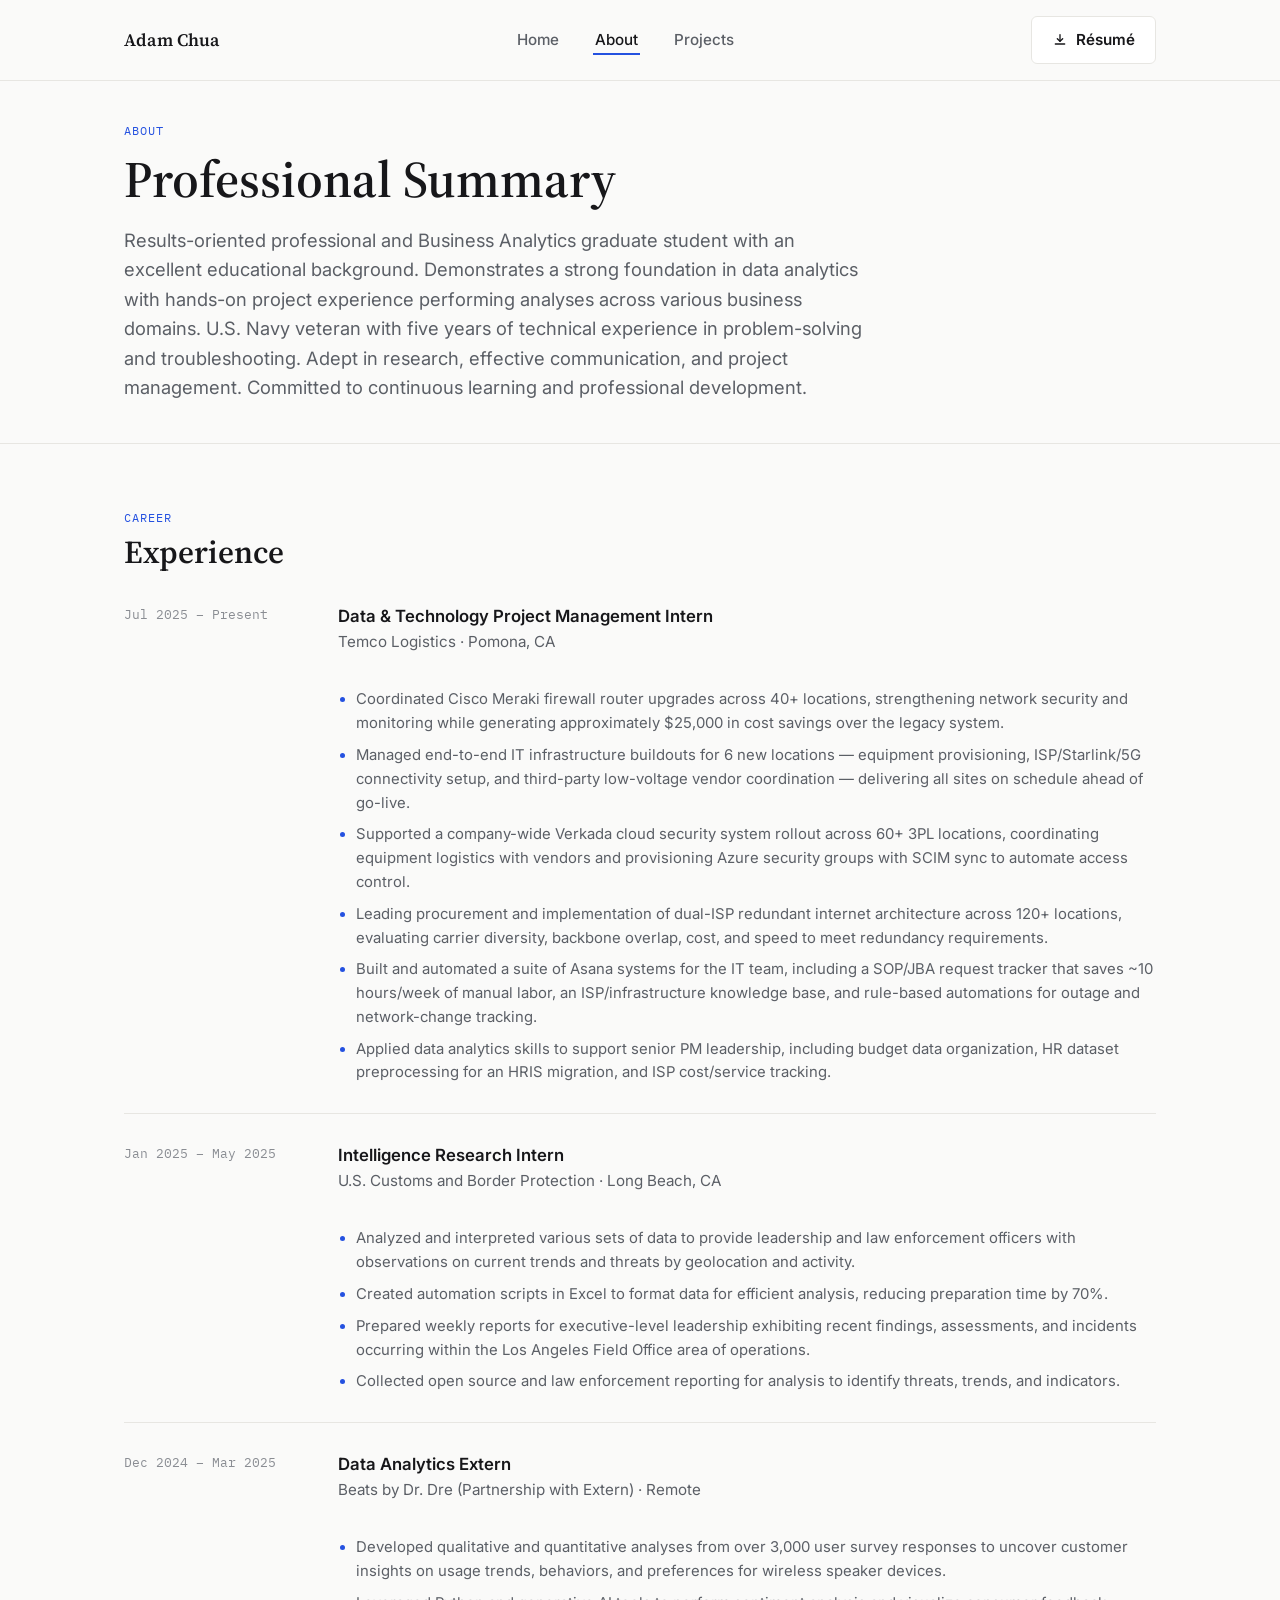
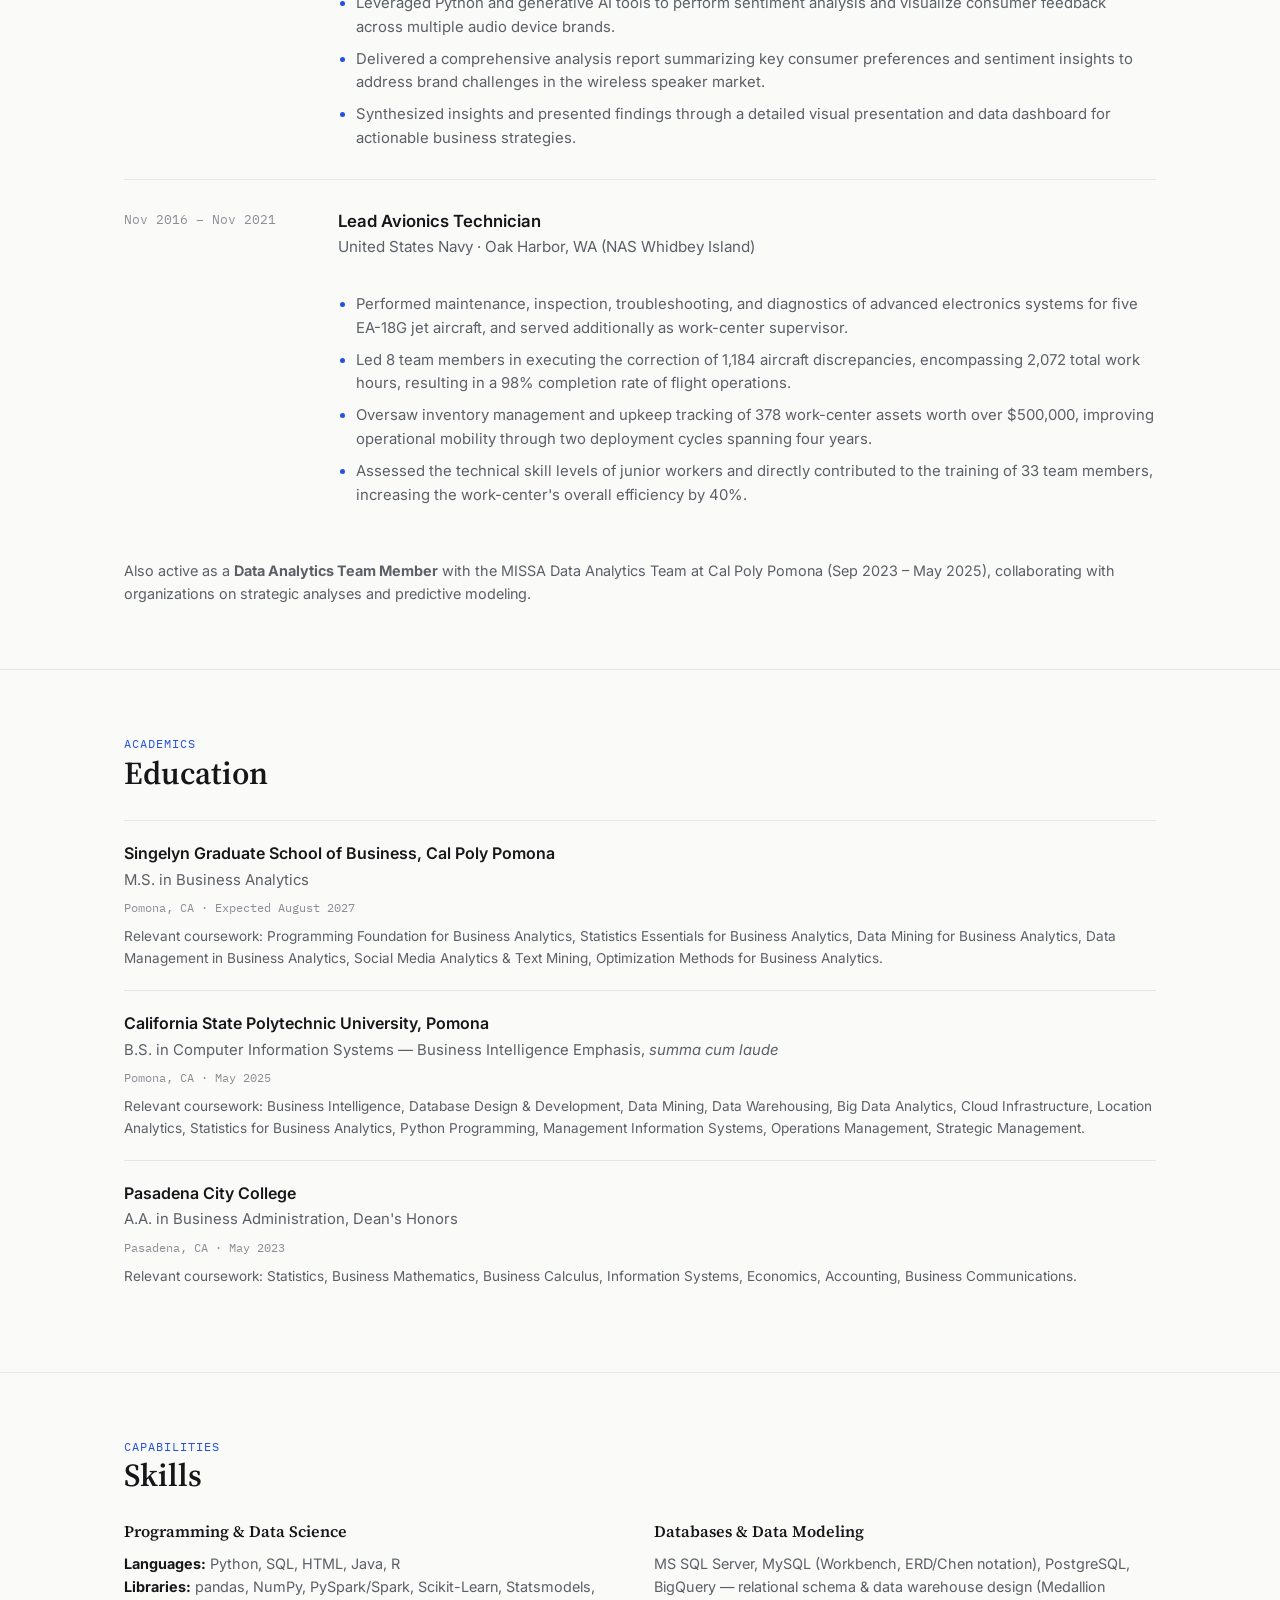
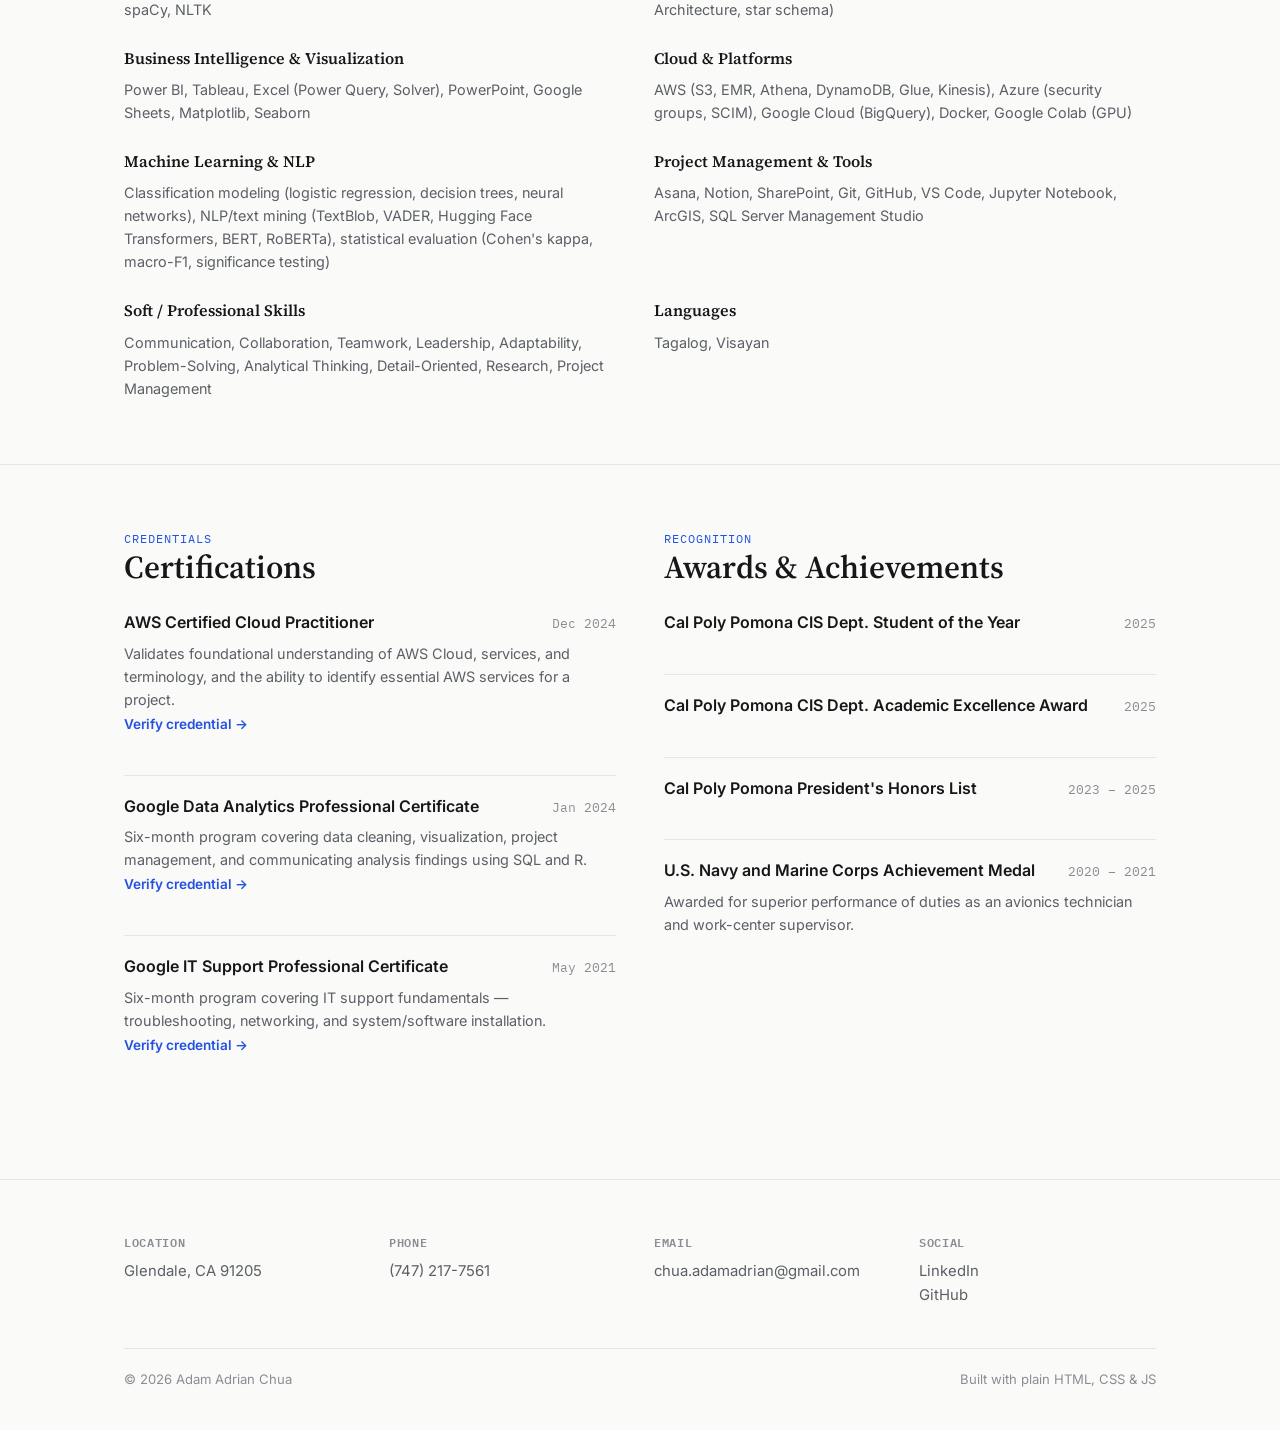
==== about.html @ b7b304c6 "Rebuild portfolio with new design and content Replace the unmodified HTML5UP "Massively" template wi" ====
<!DOCTYPE html>
<html lang="en">
<head>
	<meta charset="utf-8" />
	<title>About — Adam Chua</title>
	<meta name="viewport" content="width=device-width, initial-scale=1" />
	<meta name="description" content="Adam Chua's professional summary, experience, education, skills, certifications, and awards." />
	<link rel="icon" href="data:image/svg+xml,%3Csvg xmlns='http://www.w3.org/2000/svg' viewBox='0 0 100 100'%3E%3Crect width='100' height='100' rx='20' fill='%232451e0'/%3E%3Ctext x='50' y='67' font-size='44' font-family='sans-serif' fill='white' text-anchor='middle'%3EAC%3C/text%3E%3C/svg%3E" />
	<link rel="preconnect" href="https://fonts.googleapis.com" />
	<link rel="preconnect" href="https://fonts.gstatic.com" crossorigin />
	<link href="https://fonts.googleapis.com/css2?family=Source+Serif+4:wght@500;600;700&family=Inter:wght@400;500;600;700&family=IBM+Plex+Mono:wght@500&display=swap" rel="stylesheet" />
	<link rel="stylesheet" href="assets/css/style.css" />
</head>
<body>

	<header class="site-header">
		<nav class="nav">
			<a href="index.html" class="nav-brand">Adam Chua</a>
			<ul class="nav-links" id="nav-links">
				<li><a href="index.html">Home</a></li>
				<li><a href="about.html" aria-current="page">About</a></li>
				<li><a href="projects.html">Projects</a></li>
			</ul>
			<div class="nav-cta">
				<a href="assets/resume/Adam-Chua-Resume.pdf" class="btn btn-secondary" download>
					<svg viewBox="0 0 24 24" fill="none" stroke="currentColor" stroke-width="2" stroke-linecap="round" stroke-linejoin="round"><path d="M12 4v10"/><path d="M8 10l4 4 4-4"/><path d="M5 18h14"/></svg>
					Résumé
				</a>
				<button class="nav-toggle" aria-label="Toggle menu" aria-expanded="false" aria-controls="nav-links">
					<svg viewBox="0 0 24 24" fill="none" stroke="currentColor" stroke-width="2" stroke-linecap="round"><line x1="4" y1="7" x2="20" y2="7"/><line x1="4" y1="12" x2="20" y2="12"/><line x1="4" y1="17" x2="20" y2="17"/></svg>
				</button>
			</div>
		</nav>
	</header>

	<main>
		<section class="section--tight">
			<div class="container">
				<span class="eyebrow">About</span>
				<h1 style="margin-top:8px;">Professional Summary</h1>
				<p class="lede" style="margin-top:16px;">
					Results-oriented professional and Business Analytics graduate student with an excellent educational
					background. Demonstrates a strong foundation in data analytics with hands-on project experience
					performing analyses across various business domains. U.S. Navy veteran with five years of technical
					experience in problem-solving and troubleshooting. Adept in research, effective communication, and
					project management. Committed to continuous learning and professional development.
				</p>
			</div>
		</section>

		<hr class="divider" />

		<section class="section">
			<div class="container">
				<div class="section-head">
					<div>
						<span class="eyebrow">Career</span>
						<h2>Experience</h2>
					</div>
				</div>

				<div class="timeline">
					<div class="timeline-item">
						<div class="timeline-head">
							<div class="timeline-role-wrap">
								<div class="timeline-role">Data &amp; Technology Project Management Intern</div>
								<div class="timeline-org">Temco Logistics · Pomona, CA</div>
							</div>
							<div class="timeline-date">Jul 2025 – Present</div>
						</div>
						<ul>
							<li>Coordinated Cisco Meraki firewall router upgrades across 40+ locations, strengthening network security and monitoring while generating approximately $25,000 in cost savings over the legacy system.</li>
							<li>Managed end-to-end IT infrastructure buildouts for 6 new locations — equipment provisioning, ISP/Starlink/5G connectivity setup, and third-party low-voltage vendor coordination — delivering all sites on schedule ahead of go-live.</li>
							<li>Supported a company-wide Verkada cloud security system rollout across 60+ 3PL locations, coordinating equipment logistics with vendors and provisioning Azure security groups with SCIM sync to automate access control.</li>
							<li>Leading procurement and implementation of dual-ISP redundant internet architecture across 120+ locations, evaluating carrier diversity, backbone overlap, cost, and speed to meet redundancy requirements.</li>
							<li>Built and automated a suite of Asana systems for the IT team, including a SOP/JBA request tracker that saves ~10 hours/week of manual labor, an ISP/infrastructure knowledge base, and rule-based automations for outage and network-change tracking.</li>
							<li>Applied data analytics skills to support senior PM leadership, including budget data organization, HR dataset preprocessing for an HRIS migration, and ISP cost/service tracking.</li>
						</ul>
					</div>

					<div class="timeline-item">
						<div class="timeline-head">
							<div class="timeline-role-wrap">
								<div class="timeline-role">Intelligence Research Intern</div>
								<div class="timeline-org">U.S. Customs and Border Protection · Long Beach, CA</div>
							</div>
							<div class="timeline-date">Jan 2025 – May 2025</div>
						</div>
						<ul>
							<li>Analyzed and interpreted various sets of data to provide leadership and law enforcement officers with observations on current trends and threats by geolocation and activity.</li>
							<li>Created automation scripts in Excel to format data for efficient analysis, reducing preparation time by 70%.</li>
							<li>Prepared weekly reports for executive-level leadership exhibiting recent findings, assessments, and incidents occurring within the Los Angeles Field Office area of operations.</li>
							<li>Collected open source and law enforcement reporting for analysis to identify threats, trends, and indicators.</li>
						</ul>
					</div>

					<div class="timeline-item">
						<div class="timeline-head">
							<div class="timeline-role-wrap">
								<div class="timeline-role">Data Analytics Extern</div>
								<div class="timeline-org">Beats by Dr. Dre (Partnership with Extern) · Remote</div>
							</div>
							<div class="timeline-date">Dec 2024 – Mar 2025</div>
						</div>
						<ul>
							<li>Developed qualitative and quantitative analyses from over 3,000 user survey responses to uncover customer insights on usage trends, behaviors, and preferences for wireless speaker devices.</li>
							<li>Leveraged Python and generative AI tools to perform sentiment analysis and visualize consumer feedback across multiple audio device brands.</li>
							<li>Delivered a comprehensive analysis report summarizing key consumer preferences and sentiment insights to address brand challenges in the wireless speaker market.</li>
							<li>Synthesized insights and presented findings through a detailed visual presentation and data dashboard for actionable business strategies.</li>
						</ul>
					</div>

					<div class="timeline-item">
						<div class="timeline-head">
							<div class="timeline-role-wrap">
								<div class="timeline-role">Lead Avionics Technician</div>
								<div class="timeline-org">United States Navy · Oak Harbor, WA (NAS Whidbey Island)</div>
							</div>
							<div class="timeline-date">Nov 2016 – Nov 2021</div>
						</div>
						<ul>
							<li>Performed maintenance, inspection, troubleshooting, and diagnostics of advanced electronics systems for five EA-18G jet aircraft, and served additionally as work-center supervisor.</li>
							<li>Led 8 team members in executing the correction of 1,184 aircraft discrepancies, encompassing 2,072 total work hours, resulting in a 98% completion rate of flight operations.</li>
							<li>Oversaw inventory management and upkeep tracking of 378 work-center assets worth over $500,000, improving operational mobility through two deployment cycles spanning four years.</li>
							<li>Assessed the technical skill levels of junior workers and directly contributed to the training of 33 team members, increasing the work-center's overall efficiency by 40%.</li>
						</ul>
					</div>
				</div>

				<p style="margin-top:24px; font-size:0.9rem;">
					Also active as a <strong>Data Analytics Team Member</strong> with the MISSA Data Analytics Team at Cal Poly Pomona
					(Sep 2023 – May 2025), collaborating with organizations on strategic analyses and predictive modeling.
				</p>
			</div>
		</section>

		<hr class="divider" />

		<section class="section">
			<div class="container">
				<span class="eyebrow">Academics</span>
				<h2 style="margin-bottom:28px;">Education</h2>

				<div class="edu-item">
					<div class="school">Singelyn Graduate School of Business, Cal Poly Pomona</div>
					<div class="degree">M.S. in Business Analytics</div>
					<div class="meta">Pomona, CA · Expected August 2027</div>
					<p class="coursework">Relevant coursework: Programming Foundation for Business Analytics, Statistics Essentials for Business Analytics, Data Mining for Business Analytics, Data Management in Business Analytics, Social Media Analytics &amp; Text Mining, Optimization Methods for Business Analytics.</p>
				</div>
				<div class="edu-item">
					<div class="school">California State Polytechnic University, Pomona</div>
					<div class="degree">B.S. in Computer Information Systems — Business Intelligence Emphasis, <em>summa cum laude</em></div>
					<div class="meta">Pomona, CA · May 2025</div>
					<p class="coursework">Relevant coursework: Business Intelligence, Database Design &amp; Development, Data Mining, Data Warehousing, Big Data Analytics, Cloud Infrastructure, Location Analytics, Statistics for Business Analytics, Python Programming, Management Information Systems, Operations Management, Strategic Management.</p>
				</div>
				<div class="edu-item">
					<div class="school">Pasadena City College</div>
					<div class="degree">A.A. in Business Administration, Dean's Honors</div>
					<div class="meta">Pasadena, CA · May 2023</div>
					<p class="coursework">Relevant coursework: Statistics, Business Mathematics, Business Calculus, Information Systems, Economics, Accounting, Business Communications.</p>
				</div>
			</div>
		</section>

		<hr class="divider" />

		<section class="section">
			<div class="container">
				<span class="eyebrow">Capabilities</span>
				<h2 style="margin-bottom:28px;">Skills</h2>

				<div class="skills-grid">
					<div class="skill-group">
						<h4>Programming &amp; Data Science</h4>
						<p><strong>Languages:</strong> Python, SQL, HTML, Java, R</p>
						<p><strong>Libraries:</strong> pandas, NumPy, PySpark/Spark, Scikit-Learn, Statsmodels, spaCy, NLTK</p>
					</div>
					<div class="skill-group">
						<h4>Databases &amp; Data Modeling</h4>
						<p>MS SQL Server, MySQL (Workbench, ERD/Chen notation), PostgreSQL, BigQuery — relational schema &amp; data warehouse design (Medallion Architecture, star schema)</p>
					</div>
					<div class="skill-group">
						<h4>Business Intelligence &amp; Visualization</h4>
						<p>Power BI, Tableau, Excel (Power Query, Solver), PowerPoint, Google Sheets, Matplotlib, Seaborn</p>
					</div>
					<div class="skill-group">
						<h4>Cloud &amp; Platforms</h4>
						<p>AWS (S3, EMR, Athena, DynamoDB, Glue, Kinesis), Azure (security groups, SCIM), Google Cloud (BigQuery), Docker, Google Colab (GPU)</p>
					</div>
					<div class="skill-group">
						<h4>Machine Learning &amp; NLP</h4>
						<p>Classification modeling (logistic regression, decision trees, neural networks), NLP/text mining (TextBlob, VADER, Hugging Face Transformers, BERT, RoBERTa), statistical evaluation (Cohen's kappa, macro-F1, significance testing)</p>
					</div>
					<div class="skill-group">
						<h4>Project Management &amp; Tools</h4>
						<p>Asana, Notion, SharePoint, Git, GitHub, VS Code, Jupyter Notebook, ArcGIS, SQL Server Management Studio</p>
					</div>
					<div class="skill-group">
						<h4>Soft / Professional Skills</h4>
						<p>Communication, Collaboration, Teamwork, Leadership, Adaptability, Problem-Solving, Analytical Thinking, Detail-Oriented, Research, Project Management</p>
					</div>
					<div class="skill-group">
						<h4>Languages</h4>
						<p>Tagalog, Visayan</p>
					</div>
				</div>
			</div>
		</section>

		<hr class="divider" />

		<section class="section">
			<div class="container two-col">
				<div>
					<span class="eyebrow">Credentials</span>
					<h2 style="margin-bottom:24px;">Certifications</h2>
					<div class="credential-list">
						<div class="credential">
							<div class="credential-head">
								<span class="credential-title">AWS Certified Cloud Practitioner</span>
								<span class="credential-date">Dec 2024</span>
							</div>
							<p>Validates foundational understanding of AWS Cloud, services, and terminology, and the ability to identify essential AWS services for a project.</p>
							<a href="https://cp.certmetrics.com/amazon/en/public/verify/credential/17042cbcb85448138397a1cbb052170d">Verify credential →</a>
						</div>
						<div class="credential">
							<div class="credential-head">
								<span class="credential-title">Google Data Analytics Professional Certificate</span>
								<span class="credential-date">Jan 2024</span>
							</div>
							<p>Six-month program covering data cleaning, visualization, project management, and communicating analysis findings using SQL and R.</p>
							<a href="https://www.coursera.org/account/accomplishments/professional-cert/BST3K5G4A432">Verify credential →</a>
						</div>
						<div class="credential">
							<div class="credential-head">
								<span class="credential-title">Google IT Support Professional Certificate</span>
								<span class="credential-date">May 2021</span>
							</div>
							<p>Six-month program covering IT support fundamentals — troubleshooting, networking, and system/software installation.</p>
							<a href="https://www.coursera.org/account/accomplishments/professional-cert/5Z9YLDRCXUDY">Verify credential →</a>
						</div>
					</div>
				</div>

				<div>
					<span class="eyebrow">Recognition</span>
					<h2 style="margin-bottom:24px;">Awards &amp; Achievements</h2>
					<div class="credential-list">
						<div class="credential">
							<div class="credential-head">
								<span class="credential-title">Cal Poly Pomona CIS Dept. Student of the Year</span>
								<span class="credential-date">2025</span>
							</div>
						</div>
						<div class="credential">
							<div class="credential-head">
								<span class="credential-title">Cal Poly Pomona CIS Dept. Academic Excellence Award</span>
								<span class="credential-date">2025</span>
							</div>
						</div>
						<div class="credential">
							<div class="credential-head">
								<span class="credential-title">Cal Poly Pomona President's Honors List</span>
								<span class="credential-date">2023 – 2025</span>
							</div>
						</div>
						<div class="credential">
							<div class="credential-head">
								<span class="credential-title">U.S. Navy and Marine Corps Achievement Medal</span>
								<span class="credential-date">2020 – 2021</span>
							</div>
							<p>Awarded for superior performance of duties as an avionics technician and work-center supervisor.</p>
						</div>
					</div>
				</div>
			</div>
		</section>
	</main>

	<footer class="site-footer">
		<div class="container">
			<div class="footer-grid">
				<div>
					<h4>Location</h4>
					<p>Glendale, CA 91205</p>
				</div>
				<div>
					<h4>Phone</h4>
					<p><a href="tel:+17472177561">(747) 217-7561</a></p>
				</div>
				<div>
					<h4>Email</h4>
					<p><a href="mailto:chua.adamadrian@gmail.com">chua.adamadrian@gmail.com</a></p>
				</div>
				<div>
					<h4>Social</h4>
					<p><a href="https://www.linkedin.com/in/adam-chua/">LinkedIn</a></p>
					<p><a href="https://github.com/adamchua97">GitHub</a></p>
				</div>
			</div>
			<div class="footer-bottom">
				<span>© 2026 Adam Adrian Chua</span>
				<span>Built with plain HTML, CSS &amp; JS</span>
			</div>
		</div>
	</footer>

	<script src="assets/js/main.js"></script>
</body>
</html>
---- assets/css/style.css ----
/* ==========================================================================
   Adam Chua — Portfolio
   Design tokens, layout, and components. Vanilla CSS, mobile-first.
   ========================================================================== */

:root {
  --bg: #fafaf9;
  --surface: #ffffff;
  --surface-alt: #f3f2ee;
  --text: #17171a;
  --text-muted: #5b5f66;
  --text-faint: #8a8d93;
  --border: #e7e6e2;
  --accent: #2451e0;
  --accent-ink: #1a3aa8;
  --accent-tint: #ecf0fd;
  --focus: #2451e0;

  --font-display: "Source Serif 4", Georgia, "Times New Roman", serif;
  --font-body: "Inter", -apple-system, BlinkMacSystemFont, "Segoe UI", sans-serif;
  --font-mono: "IBM Plex Mono", "SFMono-Regular", Consolas, monospace;

  --container: 1080px;
  --radius-sm: 6px;
  --radius-md: 10px;
  --radius-lg: 16px;
  --shadow-sm: 0 1px 2px rgba(23, 23, 26, 0.06);
  --shadow-md: 0 8px 24px rgba(23, 23, 26, 0.08);
}

/* ---------- Reset ---------- */
*, *::before, *::after { box-sizing: border-box; }
* { margin: 0; padding: 0; }
html { -webkit-text-size-adjust: 100%; scroll-behavior: smooth; }
body {
  background: var(--bg);
  color: var(--text);
  font-family: var(--font-body);
  font-size: 16px;
  line-height: 1.6;
  -webkit-font-smoothing: antialiased;
}
img { max-width: 100%; display: block; }
a { color: inherit; text-decoration: none; }
ul { list-style: none; }
button { font: inherit; background: none; border: none; cursor: pointer; color: inherit; }
input, select { font: inherit; }
:focus-visible { outline: 2px solid var(--focus); outline-offset: 3px; }

h1, h2, h3, h4 {
  font-family: var(--font-display);
  font-weight: 600;
  line-height: 1.2;
  color: var(--text);
}
h1 { font-size: clamp(2.1rem, 4.2vw, 3.2rem); }
h2 { font-size: clamp(1.5rem, 2.6vw, 2rem); }
h3 { font-size: 1.15rem; }
h4 { font-size: 1rem; }

p { color: var(--text-muted); }
.lede { font-size: 1.15rem; color: var(--text-muted); max-width: 62ch; }

.container {
  max-width: var(--container);
  margin: 0 auto;
  padding: 0 24px;
}

.section {
  padding: 64px 0;
}
.section--tight { padding: 40px 0; }
.section-head {
  display: flex;
  align-items: baseline;
  justify-content: space-between;
  gap: 24px;
  margin-bottom: 32px;
  flex-wrap: wrap;
}
.section-head .eyebrow + h2 { margin-top: 6px; }

.eyebrow {
  display: block;
  font-family: var(--font-mono);
  font-size: 0.75rem;
  letter-spacing: 0.08em;
  text-transform: uppercase;
  color: var(--accent);
}

.divider {
  border: none;
  border-top: 1px solid var(--border);
  margin: 0;
}

/* ---------- Buttons ---------- */
.btn {
  display: inline-flex;
  align-items: center;
  gap: 8px;
  padding: 11px 20px;
  border-radius: var(--radius-sm);
  font-size: 0.95rem;
  font-weight: 600;
  border: 1px solid transparent;
  transition: background 0.15s ease, color 0.15s ease, border-color 0.15s ease, transform 0.1s ease;
  white-space: nowrap;
}
.btn:active { transform: translateY(1px); }
.btn-primary { background: var(--accent); color: #fff; }
.btn-primary:hover { background: var(--accent-ink); }
.btn-secondary { background: var(--surface); color: var(--text); border-color: var(--border); }
.btn-secondary:hover { border-color: var(--accent); color: var(--accent); }
.btn-ghost { color: var(--accent); padding: 11px 4px; }
.btn-ghost:hover { color: var(--accent-ink); }
.btn svg { width: 16px; height: 16px; flex: none; }

.actions {
  display: flex;
  flex-wrap: wrap;
  gap: 12px;
}

/* ---------- Nav ---------- */
.site-header {
  position: sticky;
  top: 0;
  z-index: 40;
  background: rgba(250, 250, 249, 0.92);
  backdrop-filter: saturate(140%) blur(8px);
  border-bottom: 1px solid var(--border);
}
.nav {
  display: flex;
  align-items: center;
  justify-content: space-between;
  padding: 16px 24px;
  max-width: var(--container);
  margin: 0 auto;
}
.nav-brand {
  font-family: var(--font-display);
  font-weight: 600;
  font-size: 1.1rem;
  letter-spacing: 0.01em;
}
.nav-links {
  display: flex;
  align-items: center;
  gap: 32px;
}
.nav-links a {
  font-size: 0.95rem;
  font-weight: 500;
  color: var(--text-muted);
  padding: 4px 2px;
  border-bottom: 2px solid transparent;
}
.nav-links a:hover,
.nav-links a[aria-current="page"] {
  color: var(--text);
  border-bottom-color: var(--accent);
}
.nav-cta { display: flex; align-items: center; gap: 16px; }
.nav-toggle {
  display: none;
  padding: 6px;
}
.nav-toggle svg { width: 24px; height: 24px; }

@media (max-width: 760px) {
  .nav-toggle { display: inline-flex; }
  .nav-links {
    position: absolute;
    top: 100%;
    left: 0;
    right: 0;
    background: var(--surface);
    border-bottom: 1px solid var(--border);
    flex-direction: column;
    align-items: flex-start;
    gap: 0;
    padding: 8px 24px 16px;
    display: none;
  }
  .nav-links.is-open { display: flex; }
  .nav-links a { width: 100%; padding: 12px 0; border-bottom: 1px solid var(--border); }
  .nav-links a:last-child { border-bottom: none; }
  .nav-cta .btn-secondary { display: none; }
}

/* ---------- Hero ---------- */
.hero {
  padding: 72px 0 56px;
}
.hero-grid {
  display: grid;
  grid-template-columns: 1fr;
  gap: 40px;
  align-items: center;
}
.hero-photo {
  width: 128px;
  height: 128px;
  border-radius: 50%;
  overflow: hidden;
  border: 1px solid var(--border);
  box-shadow: var(--shadow-sm);
  margin-bottom: 24px;
}
.hero-photo img { width: 100%; height: 100%; object-fit: cover; }
.hero h1 { margin-bottom: 14px; }
.hero .lede { margin-bottom: 28px; }
.hero .actions { margin-bottom: 8px; }

/* ---------- Highlights strip ---------- */
.highlights {
  display: grid;
  grid-template-columns: repeat(2, 1fr);
  gap: 1px;
  background: var(--border);
  border: 1px solid var(--border);
  border-radius: var(--radius-md);
  overflow: hidden;
}
.highlight {
  background: var(--surface);
  padding: 20px 22px;
}
.highlight .value {
  font-family: var(--font-display);
  font-size: 1.3rem;
  font-weight: 600;
  display: block;
}
.highlight .label {
  font-size: 0.85rem;
  color: var(--text-faint);
}
@media (min-width: 640px) {
  .highlights { grid-template-columns: repeat(4, 1fr); }
}

/* ---------- Cards (generic) ---------- */
.card {
  background: var(--surface);
  border: 1px solid var(--border);
  border-radius: var(--radius-md);
  overflow: hidden;
  display: flex;
  flex-direction: column;
}

/* ---------- Project cards ---------- */
.project-grid {
  display: grid;
  grid-template-columns: 1fr;
  gap: 24px;
}
@media (min-width: 640px) {
  .project-grid { grid-template-columns: repeat(2, 1fr); }
}
@media (min-width: 980px) {
  .project-grid { grid-template-columns: repeat(3, 1fr); }
}

.project-card {
  transition: box-shadow 0.15s ease, border-color 0.15s ease;
}
.project-card:hover { box-shadow: var(--shadow-md); }

.project-media {
  aspect-ratio: 16 / 10;
  background: var(--surface-alt);
  border-bottom: 1px solid var(--border);
  overflow: hidden;
}
.project-media img { width: 100%; height: 100%; object-fit: cover; }

.project-media--icon {
  display: flex;
  align-items: center;
  justify-content: center;
  background: var(--accent-tint);
}
.project-media--icon svg { width: 44px; height: 44px; color: var(--accent); }

.project-body {
  padding: 20px 22px 22px;
  display: flex;
  flex-direction: column;
  gap: 10px;
  flex: 1;
}
.project-tag {
  font-family: var(--font-mono);
  font-size: 0.72rem;
  letter-spacing: 0.04em;
  text-transform: uppercase;
  color: var(--accent);
}
.project-body h3 { line-height: 1.35; }
.project-body p { font-size: 0.93rem; }

.tech-tags {
  display: flex;
  flex-wrap: wrap;
  gap: 6px;
  margin-top: 2px;
}
.tech-tag {
  font-family: var(--font-mono);
  font-size: 0.72rem;
  color: var(--text-muted);
  background: var(--surface-alt);
  border: 1px solid var(--border);
  border-radius: 999px;
  padding: 3px 10px;
}

.project-footer {
  margin-top: auto;
  display: flex;
  align-items: center;
  justify-content: space-between;
  gap: 10px;
  padding-top: 6px;
}

.details-toggle {
  font-size: 0.85rem;
  font-weight: 600;
  color: var(--accent);
  display: inline-flex;
  align-items: center;
  gap: 6px;
}
.details-toggle svg { width: 14px; height: 14px; transition: transform 0.2s ease; }
.details-toggle[aria-expanded="true"] svg { transform: rotate(180deg); }

.project-details {
  display: grid;
  grid-template-rows: 0fr;
  transition: grid-template-rows 0.25s ease;
}
.project-details[hidden] { display: grid; }
.project-card.is-open .project-details { grid-template-rows: 1fr; }
.project-details-inner {
  overflow: hidden;
  padding: 0 22px;
}
.project-card.is-open .project-details-inner {
  padding: 0 22px 20px;
}
.project-details ul {
  display: flex;
  flex-direction: column;
  gap: 8px;
  border-top: 1px solid var(--border);
  padding-top: 14px;
}
.project-details li {
  font-size: 0.88rem;
  color: var(--text-muted);
  padding-left: 16px;
  position: relative;
}
.project-details li::before {
  content: "";
  position: absolute;
  left: 0;
  top: 0.6em;
  width: 5px;
  height: 5px;
  border-radius: 50%;
  background: var(--accent);
}
.project-result {
  margin-top: 12px;
  font-size: 0.88rem;
  color: var(--text);
  background: var(--accent-tint);
  border-radius: var(--radius-sm);
  padding: 10px 12px;
}
.project-result strong { color: var(--accent-ink); }

/* ---------- Filter pills ---------- */
.filter-bar {
  display: flex;
  flex-wrap: wrap;
  gap: 8px;
  margin-bottom: 32px;
}
.filter-pill {
  font-size: 0.88rem;
  font-weight: 600;
  padding: 8px 16px;
  border-radius: 999px;
  border: 1px solid var(--border);
  color: var(--text-muted);
  background: var(--surface);
}
.filter-pill:hover { border-color: var(--accent); color: var(--text); }
.filter-pill[aria-pressed="true"] {
  background: var(--accent);
  border-color: var(--accent);
  color: #fff;
}

/* ---------- Timeline (Experience) ---------- */
.timeline {
  display: flex;
  flex-direction: column;
}
.timeline-item {
  display: grid;
  grid-template-columns: 1fr;
  gap: 6px;
  padding: 28px 0;
  border-top: 1px solid var(--border);
}
.timeline-item:first-child { border-top: none; padding-top: 0; }
.timeline-head {
  display: flex;
  flex-wrap: wrap;
  align-items: baseline;
  justify-content: space-between;
  gap: 8px;
}
.timeline-role { font-weight: 600; font-size: 1.05rem; }
.timeline-org { color: var(--text-muted); font-size: 0.95rem; }
.timeline-date {
  font-family: var(--font-mono);
  font-size: 0.8rem;
  color: var(--text-faint);
  white-space: nowrap;
}
.timeline-item ul {
  margin-top: 10px;
  display: flex;
  flex-direction: column;
  gap: 8px;
}
.timeline-item li {
  font-size: 0.93rem;
  color: var(--text-muted);
  padding-left: 18px;
  position: relative;
}
.timeline-item li::before {
  content: "";
  position: absolute;
  left: 2px;
  top: 0.6em;
  width: 5px;
  height: 5px;
  border-radius: 50%;
  background: var(--accent);
}

@media (min-width: 760px) {
  .timeline-item { grid-template-columns: 190px 1fr; gap: 24px; }
  .timeline-head { display: contents; }
  .timeline-date { grid-column: 1; grid-row: 1; padding-top: 2px; }
  .timeline-role-wrap { grid-column: 2; grid-row: 1; }
  .timeline-item ul, .timeline-item .timeline-extra { grid-column: 2; grid-row: 2; }
}

/* ---------- Skills ---------- */
.skills-grid {
  display: grid;
  grid-template-columns: 1fr;
  gap: 28px;
}
@media (min-width: 640px) {
  .skills-grid { grid-template-columns: repeat(2, 1fr); }
}
.skill-group h4 { margin-bottom: 10px; }
.skill-group p { font-size: 0.9rem; }
.skill-group p strong { color: var(--text); }

/* ---------- Credential list (certs / awards) ---------- */
.credential-list {
  display: flex;
  flex-direction: column;
  gap: 20px;
}
.credential {
  padding: 18px 0;
  border-top: 1px solid var(--border);
}
.credential:first-child { border-top: none; padding-top: 0; }
.credential-head {
  display: flex;
  flex-wrap: wrap;
  justify-content: space-between;
  gap: 10px;
  align-items: baseline;
}
.credential-title { font-weight: 600; }
.credential-date {
  font-family: var(--font-mono);
  font-size: 0.8rem;
  color: var(--text-faint);
}
.credential p { font-size: 0.9rem; margin-top: 6px; }
.credential a { color: var(--accent); font-size: 0.85rem; font-weight: 600; }

.two-col {
  display: grid;
  grid-template-columns: 1fr;
  gap: 48px;
}
@media (min-width: 860px) {
  .two-col { grid-template-columns: 1fr 1fr; }
}

/* ---------- Education ---------- */
.edu-item {
  padding: 20px 0;
  border-top: 1px solid var(--border);
}
.edu-item:first-child { border-top: none; padding-top: 0; }
.edu-item .school { font-weight: 600; }
.edu-item .degree { color: var(--text-muted); font-size: 0.93rem; margin-top: 2px; }
.edu-item .meta { font-family: var(--font-mono); font-size: 0.78rem; color: var(--text-faint); margin-top: 6px; }
.edu-item .coursework { font-size: 0.85rem; margin-top: 8px; }

/* ---------- Footer ---------- */
.site-footer {
  border-top: 1px solid var(--border);
  padding: 56px 0 40px;
  margin-top: 40px;
}
.footer-grid {
  display: grid;
  grid-template-columns: repeat(2, 1fr);
  gap: 28px;
}
@media (min-width: 640px) {
  .footer-grid { grid-template-columns: repeat(4, 1fr); }
}
.footer-grid h4 {
  font-family: var(--font-mono);
  font-size: 0.72rem;
  text-transform: uppercase;
  letter-spacing: 0.06em;
  color: var(--text-faint);
  margin-bottom: 10px;
  font-weight: 600;
}
.footer-grid p, .footer-grid a { font-size: 0.93rem; }
.footer-grid a { display: inline-flex; align-items: center; gap: 8px; color: var(--text-muted); }
.footer-grid a:hover { color: var(--accent); }
.footer-grid a svg { width: 16px; height: 16px; flex: none; }
.footer-bottom {
  margin-top: 40px;
  padding-top: 20px;
  border-top: 1px solid var(--border);
  font-size: 0.82rem;
  color: var(--text-faint);
  display: flex;
  justify-content: space-between;
  flex-wrap: wrap;
  gap: 10px;
}

/* ---------- Utility ---------- */
.visually-hidden {
  position: absolute;
  width: 1px; height: 1px;
  overflow: hidden;
  clip: rect(0 0 0 0);
  white-space: nowrap;
}
.text-center { text-align: center; }
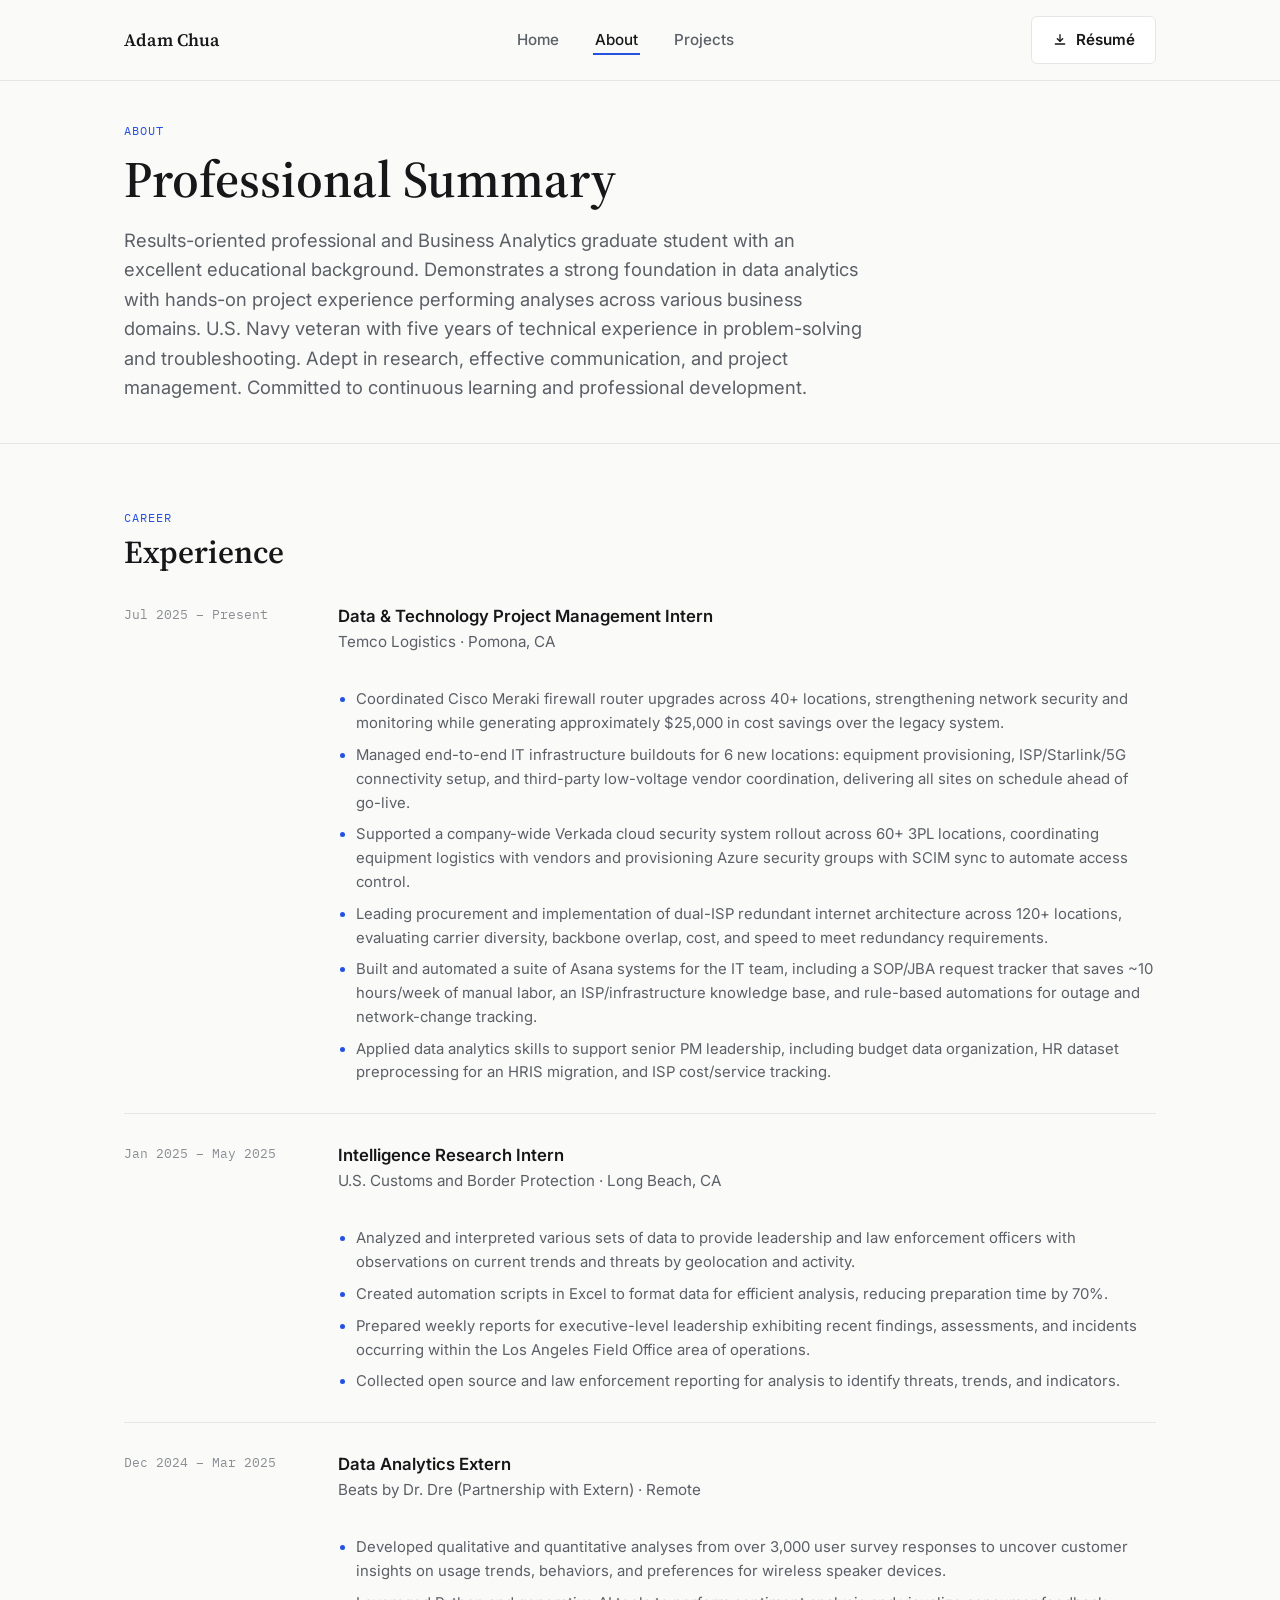
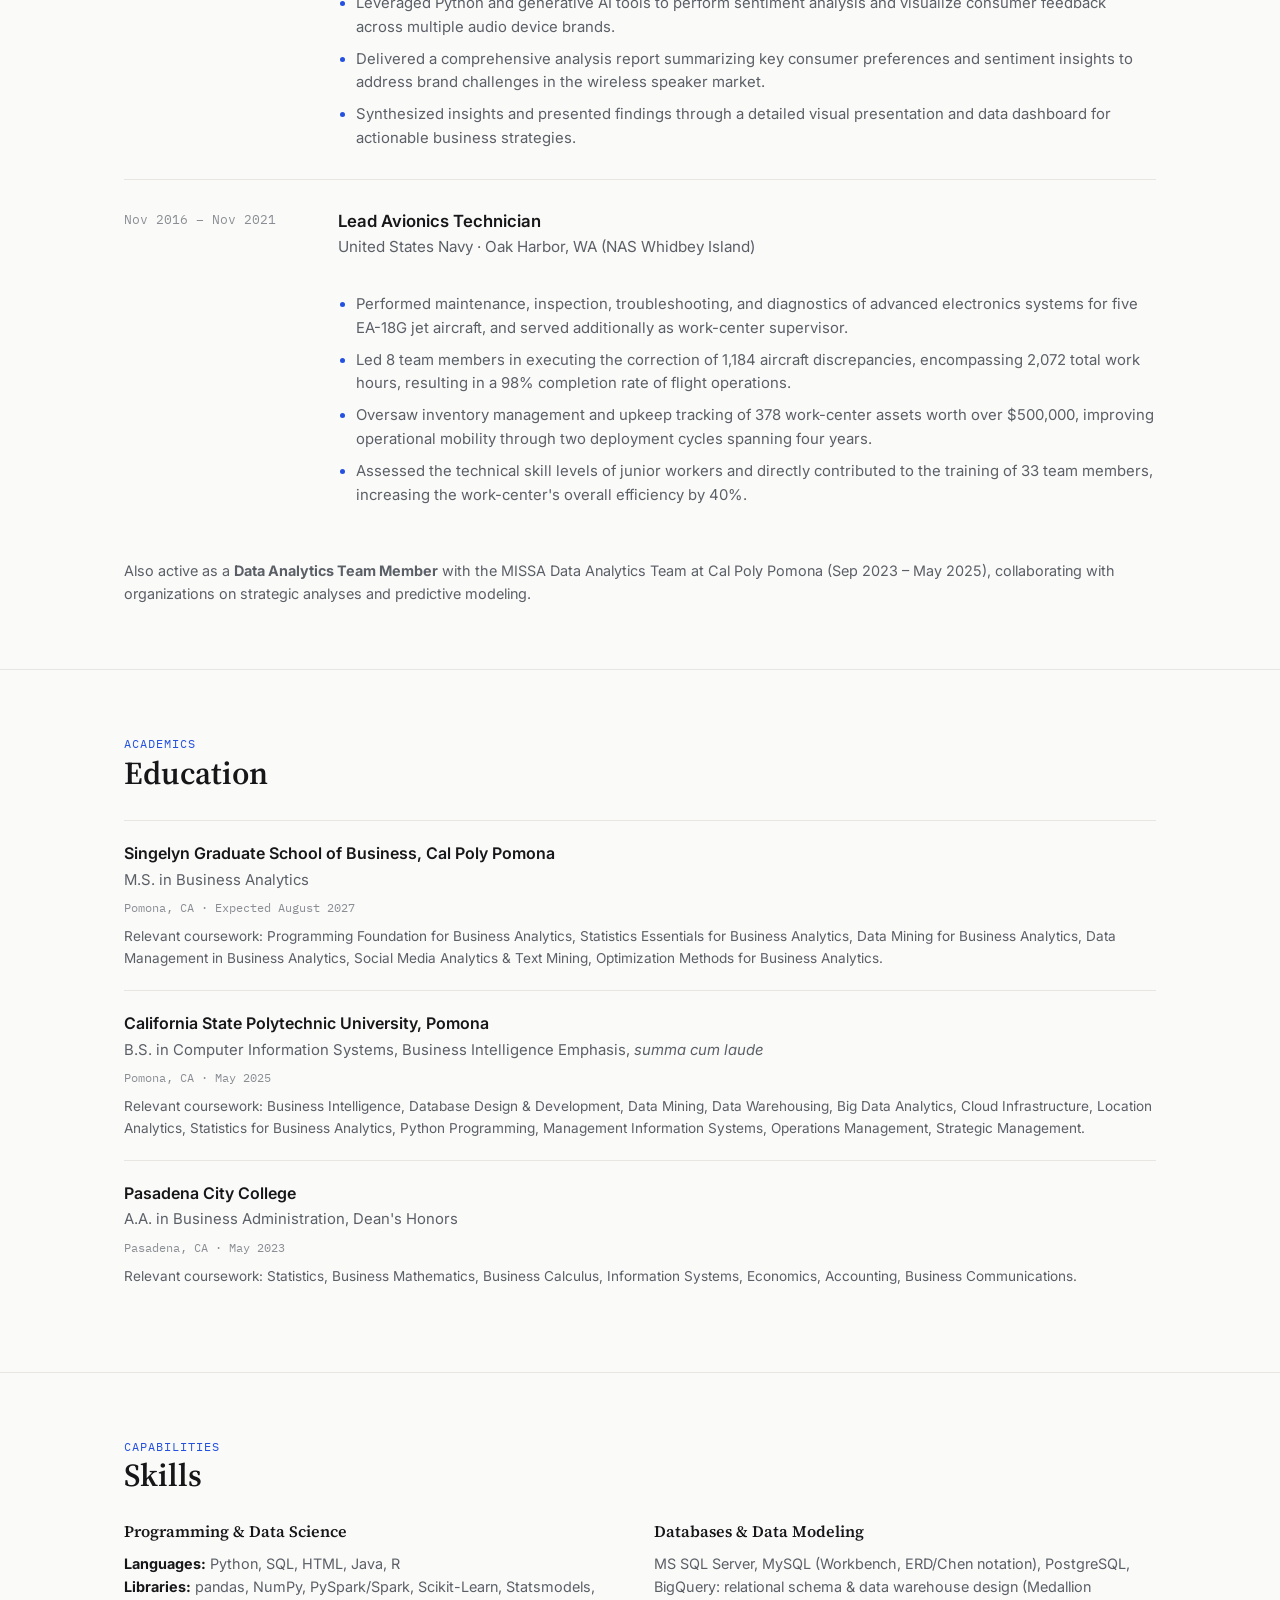
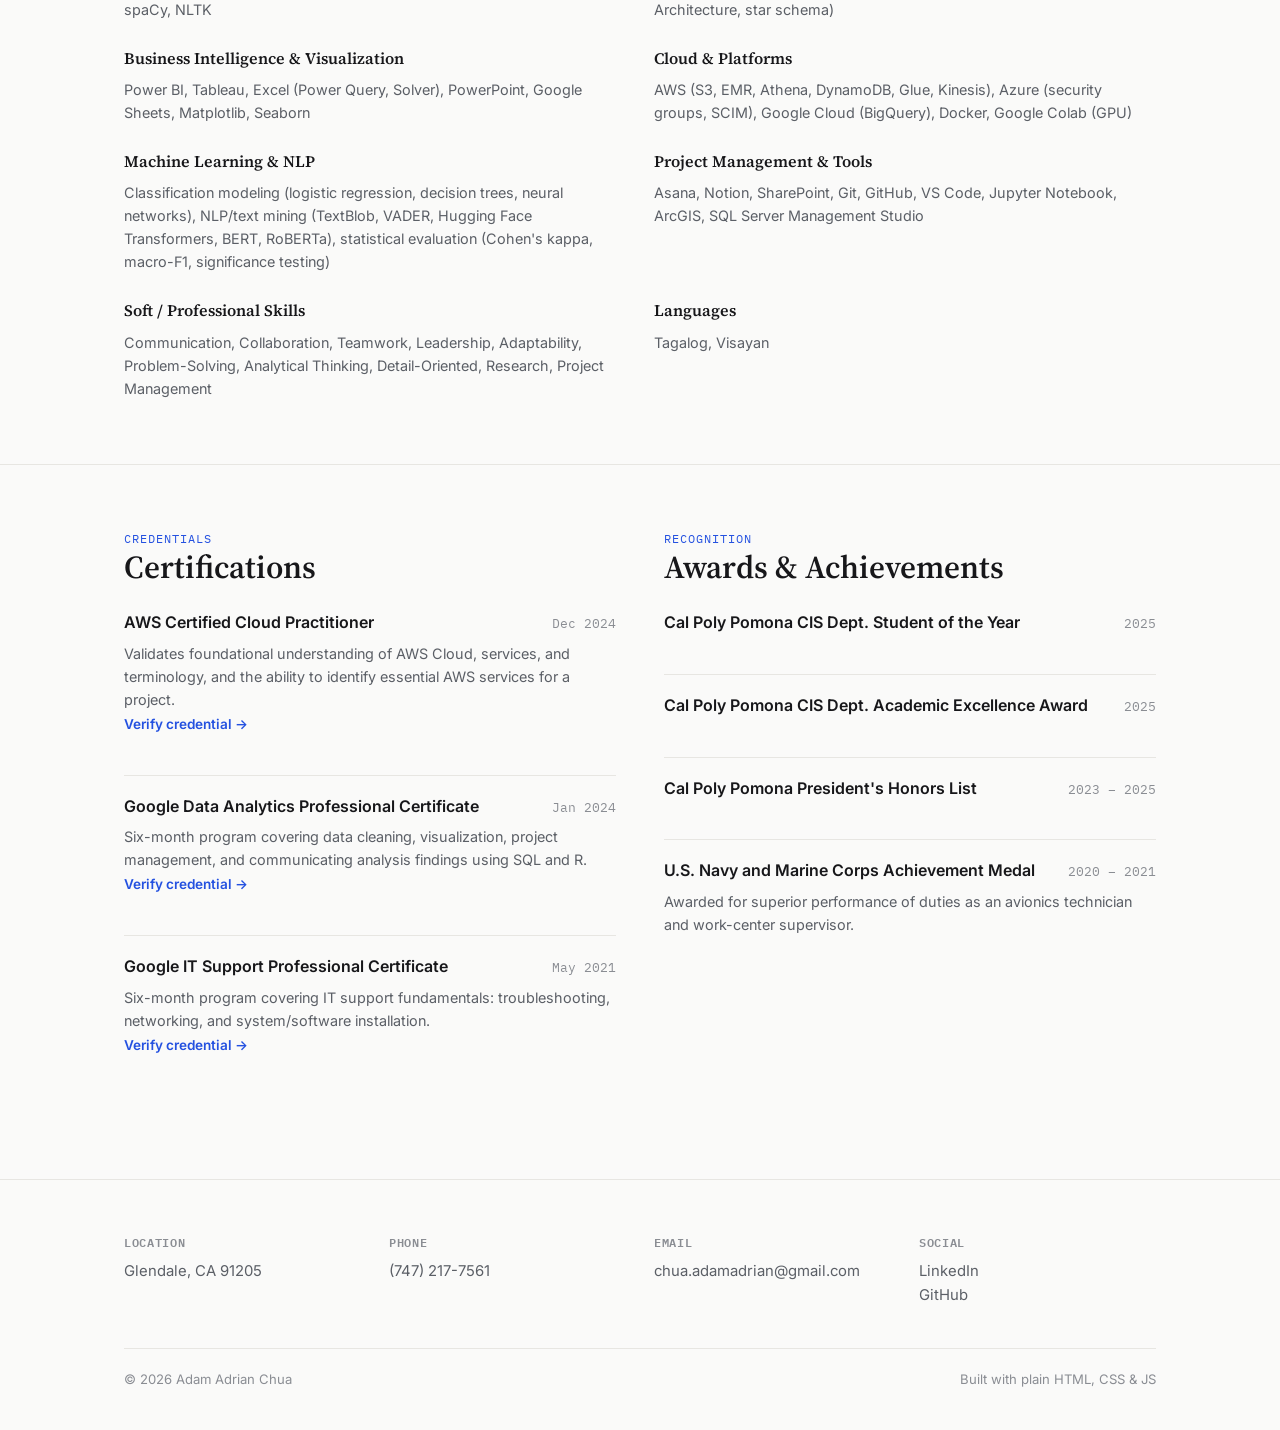
==== commit 7a9d1395: "Update meta description and remove em dashes from site copy - Homepage meta description now mentions" ====
--- a/about.html
+++ b/about.html
@@ -2,7 +2,7 @@
 <html lang="en">
 <head>
 	<meta charset="utf-8" />
-	<title>About — Adam Chua</title>
+	<title>About | Adam Chua</title>
 	<meta name="viewport" content="width=device-width, initial-scale=1" />
 	<meta name="description" content="Adam Chua's professional summary, experience, education, skills, certifications, and awards." />
 	<link rel="icon" href="data:image/svg+xml,%3Csvg xmlns='http://www.w3.org/2000/svg' viewBox='0 0 100 100'%3E%3Crect width='100' height='100' rx='20' fill='%232451e0'/%3E%3Ctext x='50' y='67' font-size='44' font-family='sans-serif' fill='white' text-anchor='middle'%3EAC%3C/text%3E%3C/svg%3E" />
@@ -70,7 +70,7 @@
 						</div>
 						<ul>
 							<li>Coordinated Cisco Meraki firewall router upgrades across 40+ locations, strengthening network security and monitoring while generating approximately $25,000 in cost savings over the legacy system.</li>
-							<li>Managed end-to-end IT infrastructure buildouts for 6 new locations — equipment provisioning, ISP/Starlink/5G connectivity setup, and third-party low-voltage vendor coordination — delivering all sites on schedule ahead of go-live.</li>
+							<li>Managed end-to-end IT infrastructure buildouts for 6 new locations: equipment provisioning, ISP/Starlink/5G connectivity setup, and third-party low-voltage vendor coordination, delivering all sites on schedule ahead of go-live.</li>
 							<li>Supported a company-wide Verkada cloud security system rollout across 60+ 3PL locations, coordinating equipment logistics with vendors and provisioning Azure security groups with SCIM sync to automate access control.</li>
 							<li>Leading procurement and implementation of dual-ISP redundant internet architecture across 120+ locations, evaluating carrier diversity, backbone overlap, cost, and speed to meet redundancy requirements.</li>
 							<li>Built and automated a suite of Asana systems for the IT team, including a SOP/JBA request tracker that saves ~10 hours/week of manual labor, an ISP/infrastructure knowledge base, and rule-based automations for outage and network-change tracking.</li>
@@ -149,7 +149,7 @@
 				</div>
 				<div class="edu-item">
 					<div class="school">California State Polytechnic University, Pomona</div>
-					<div class="degree">B.S. in Computer Information Systems — Business Intelligence Emphasis, <em>summa cum laude</em></div>
+					<div class="degree">B.S. in Computer Information Systems, Business Intelligence Emphasis, <em>summa cum laude</em></div>
 					<div class="meta">Pomona, CA · May 2025</div>
 					<p class="coursework">Relevant coursework: Business Intelligence, Database Design &amp; Development, Data Mining, Data Warehousing, Big Data Analytics, Cloud Infrastructure, Location Analytics, Statistics for Business Analytics, Python Programming, Management Information Systems, Operations Management, Strategic Management.</p>
 				</div>
@@ -177,7 +177,7 @@
 					</div>
 					<div class="skill-group">
 						<h4>Databases &amp; Data Modeling</h4>
-						<p>MS SQL Server, MySQL (Workbench, ERD/Chen notation), PostgreSQL, BigQuery — relational schema &amp; data warehouse design (Medallion Architecture, star schema)</p>
+						<p>MS SQL Server, MySQL (Workbench, ERD/Chen notation), PostgreSQL, BigQuery: relational schema &amp; data warehouse design (Medallion Architecture, star schema)</p>
 					</div>
 					<div class="skill-group">
 						<h4>Business Intelligence &amp; Visualization</h4>
@@ -236,7 +236,7 @@
 								<span class="credential-title">Google IT Support Professional Certificate</span>
 								<span class="credential-date">May 2021</span>
 							</div>
-							<p>Six-month program covering IT support fundamentals — troubleshooting, networking, and system/software installation.</p>
+							<p>Six-month program covering IT support fundamentals: troubleshooting, networking, and system/software installation.</p>
 							<a href="https://www.coursera.org/account/accomplishments/professional-cert/5Z9YLDRCXUDY">Verify credential →</a>
 						</div>
 					</div>
--- a/assets/css/style.css
+++ b/assets/css/style.css
@@ -1,5 +1,5 @@
 /* ==========================================================================
-   Adam Chua — Portfolio
+   Adam Chua: Portfolio
    Design tokens, layout, and components. Vanilla CSS, mobile-first.
    ========================================================================== */
 
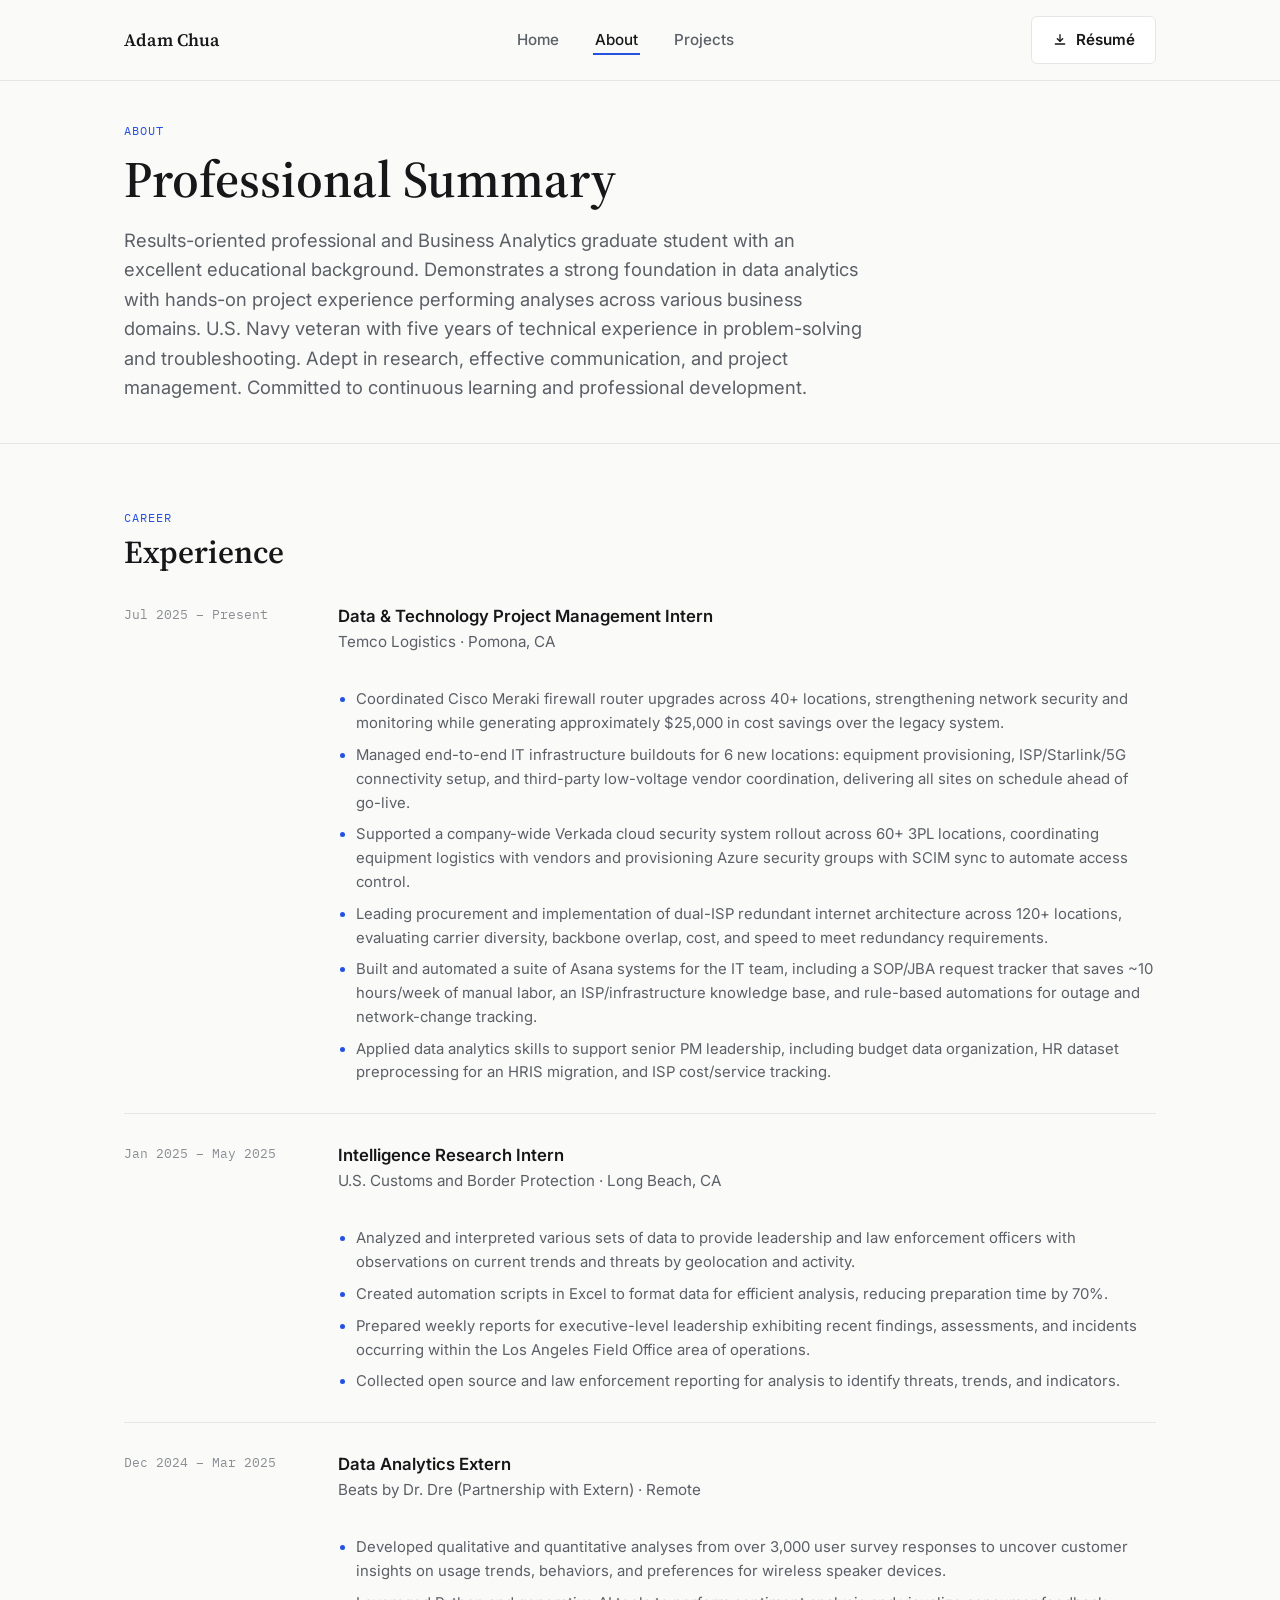
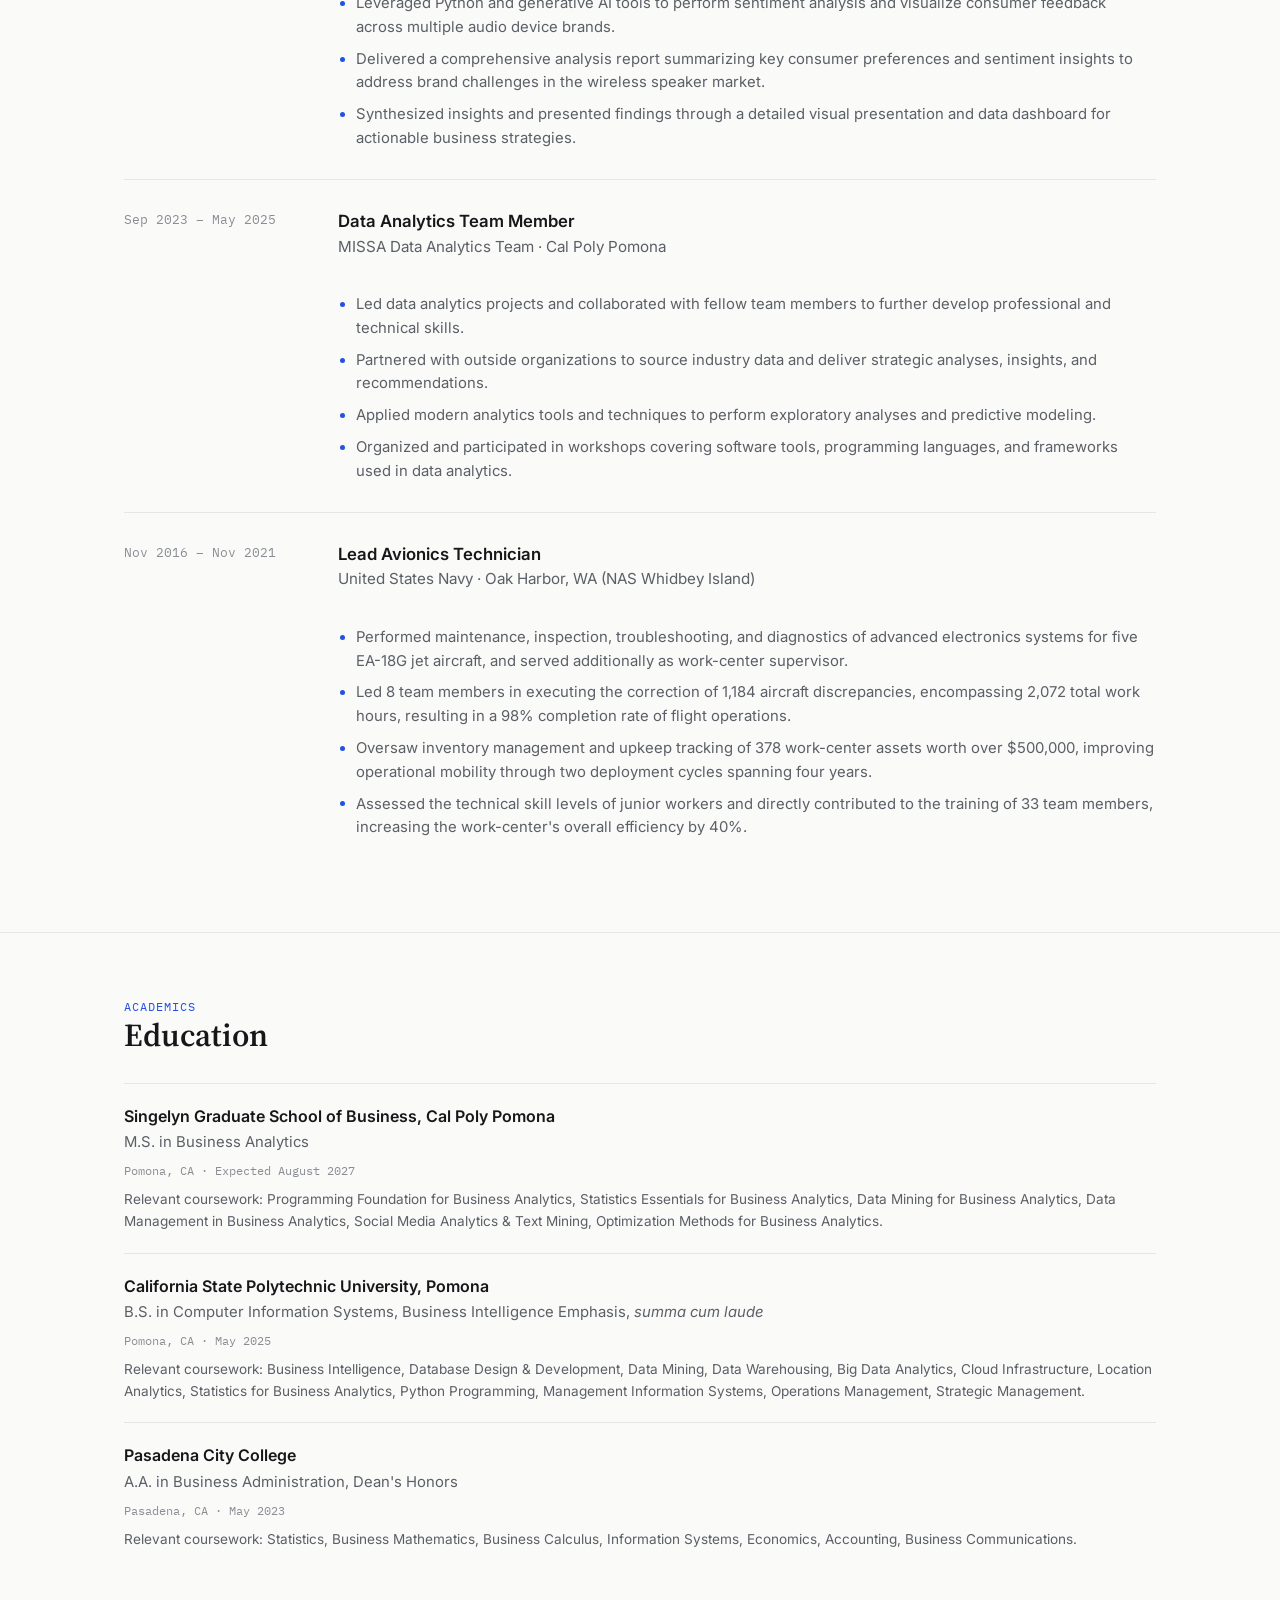
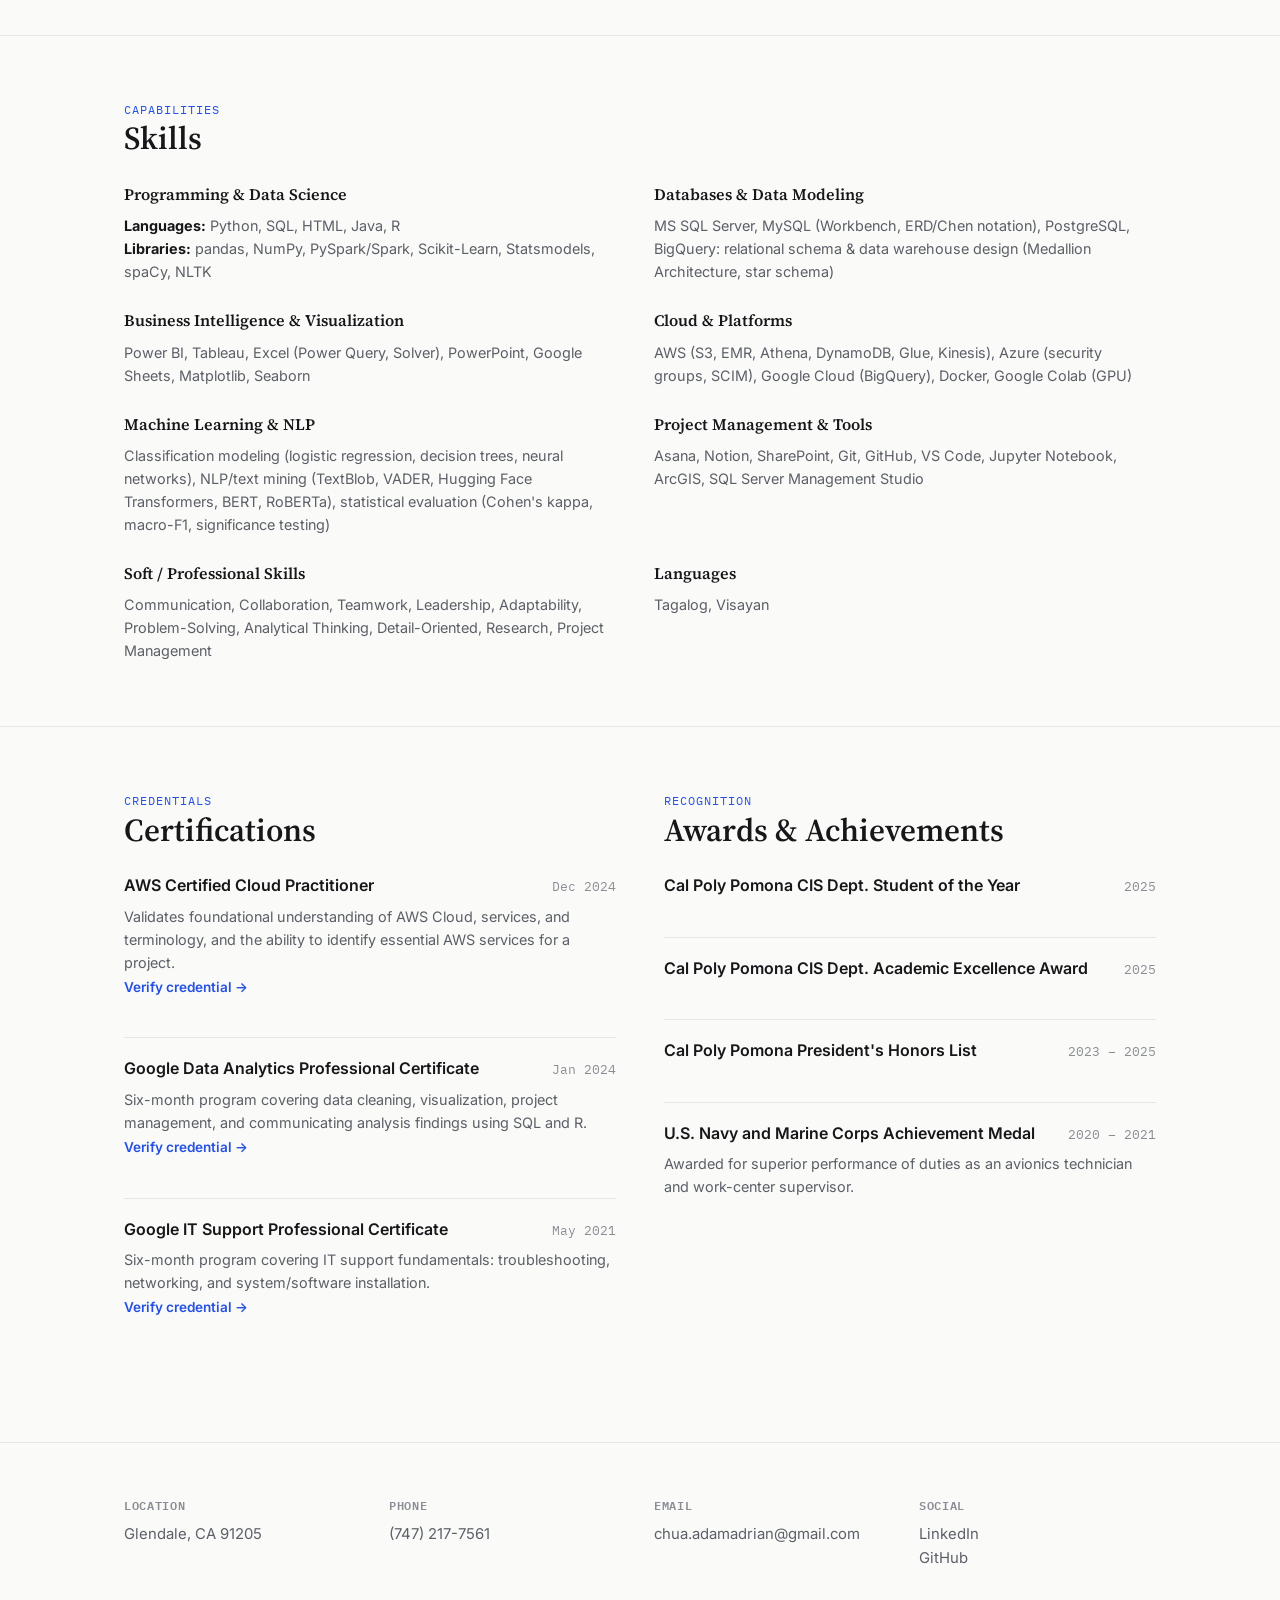
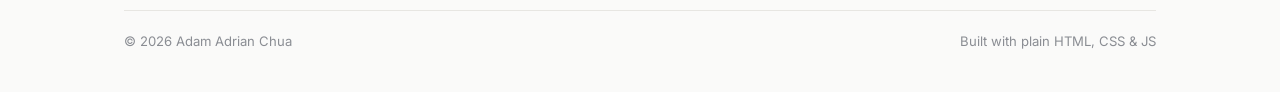
==== commit a5c56bac: "Add MISSA Data Analytics Team as a full experience entry Adam is no longer an active member since gr" ====
--- a/about.html
+++ b/about.html
@@ -113,6 +113,22 @@
 					<div class="timeline-item">
 						<div class="timeline-head">
 							<div class="timeline-role-wrap">
+								<div class="timeline-role">Data Analytics Team Member</div>
+								<div class="timeline-org">MISSA Data Analytics Team · Cal Poly Pomona</div>
+							</div>
+							<div class="timeline-date">Sep 2023 – May 2025</div>
+						</div>
+						<ul>
+							<li>Led data analytics projects and collaborated with fellow team members to further develop professional and technical skills.</li>
+							<li>Partnered with outside organizations to source industry data and deliver strategic analyses, insights, and recommendations.</li>
+							<li>Applied modern analytics tools and techniques to perform exploratory analyses and predictive modeling.</li>
+							<li>Organized and participated in workshops covering software tools, programming languages, and frameworks used in data analytics.</li>
+						</ul>
+					</div>
+
+					<div class="timeline-item">
+						<div class="timeline-head">
+							<div class="timeline-role-wrap">
 								<div class="timeline-role">Lead Avionics Technician</div>
 								<div class="timeline-org">United States Navy · Oak Harbor, WA (NAS Whidbey Island)</div>
 							</div>
@@ -126,11 +142,6 @@
 						</ul>
 					</div>
 				</div>
-
-				<p style="margin-top:24px; font-size:0.9rem;">
-					Also active as a <strong>Data Analytics Team Member</strong> with the MISSA Data Analytics Team at Cal Poly Pomona
-					(Sep 2023 – May 2025), collaborating with organizations on strategic analyses and predictive modeling.
-				</p>
 			</div>
 		</section>
 
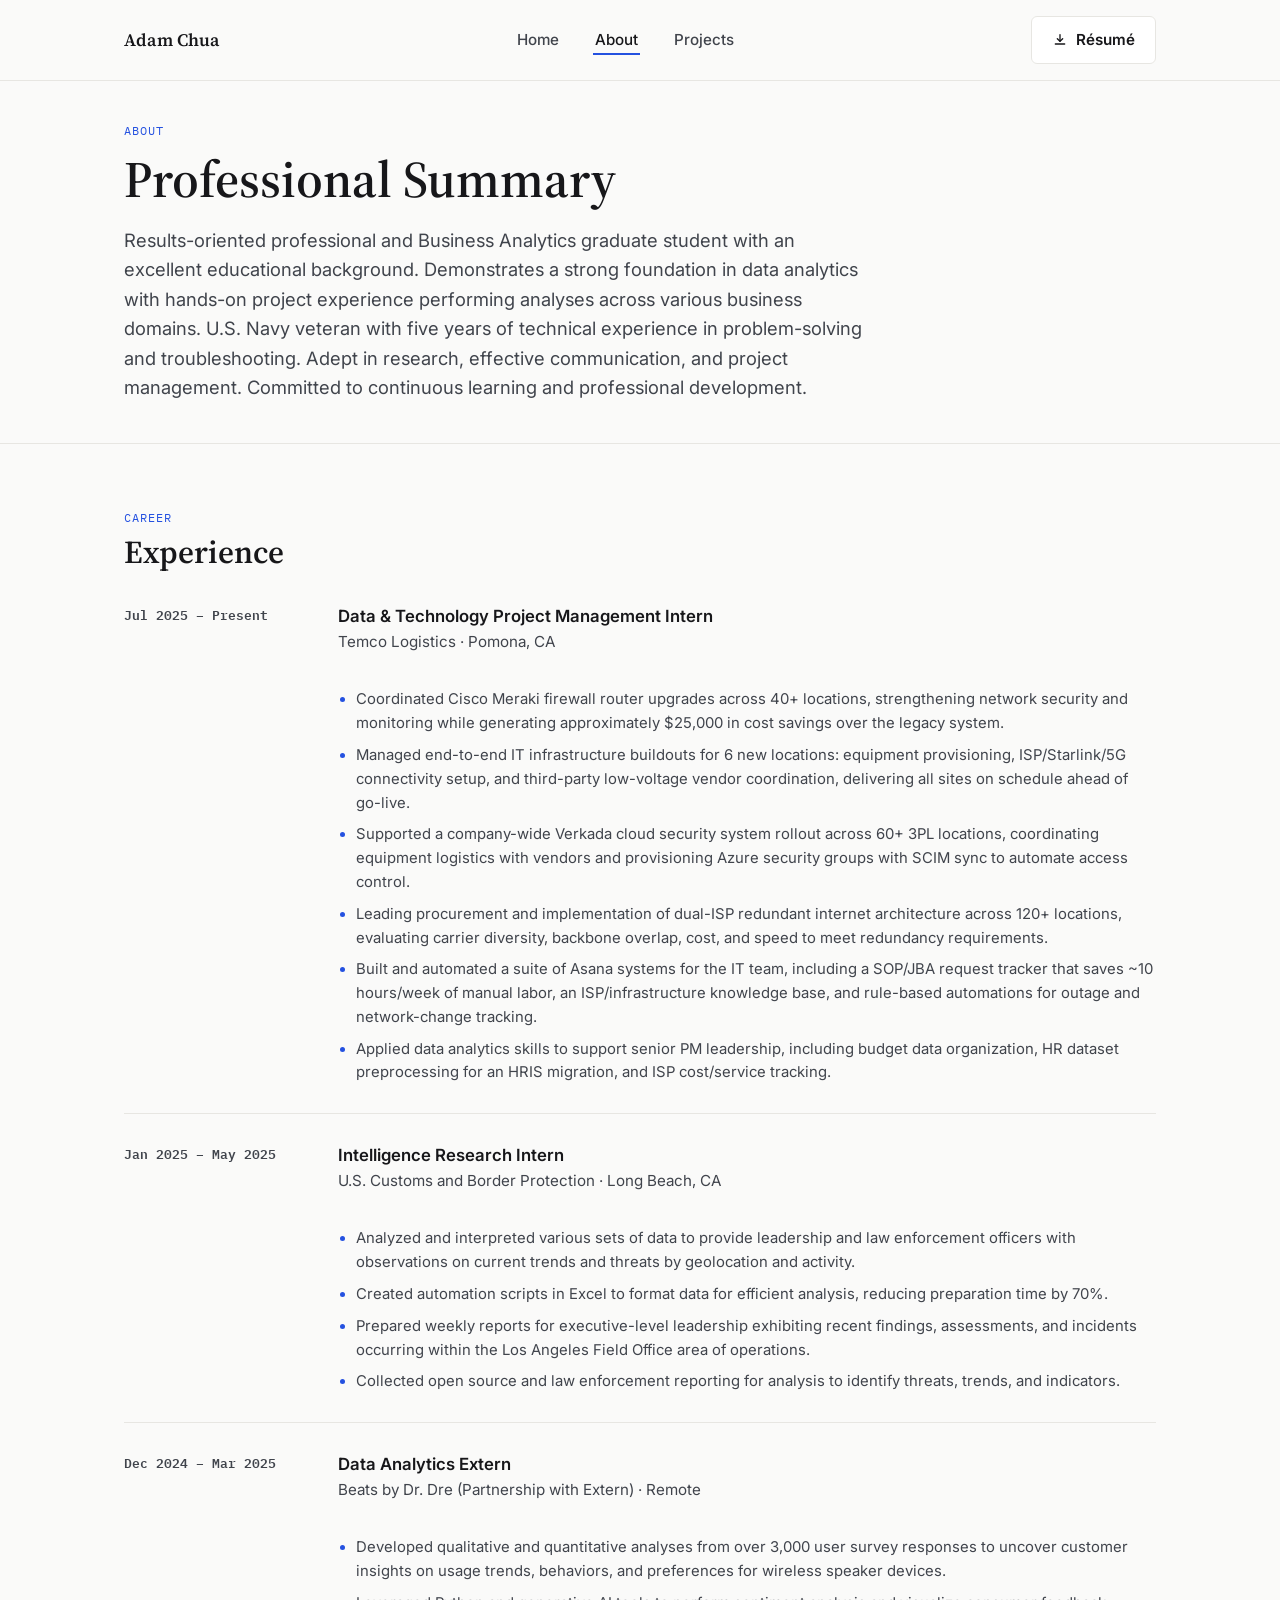
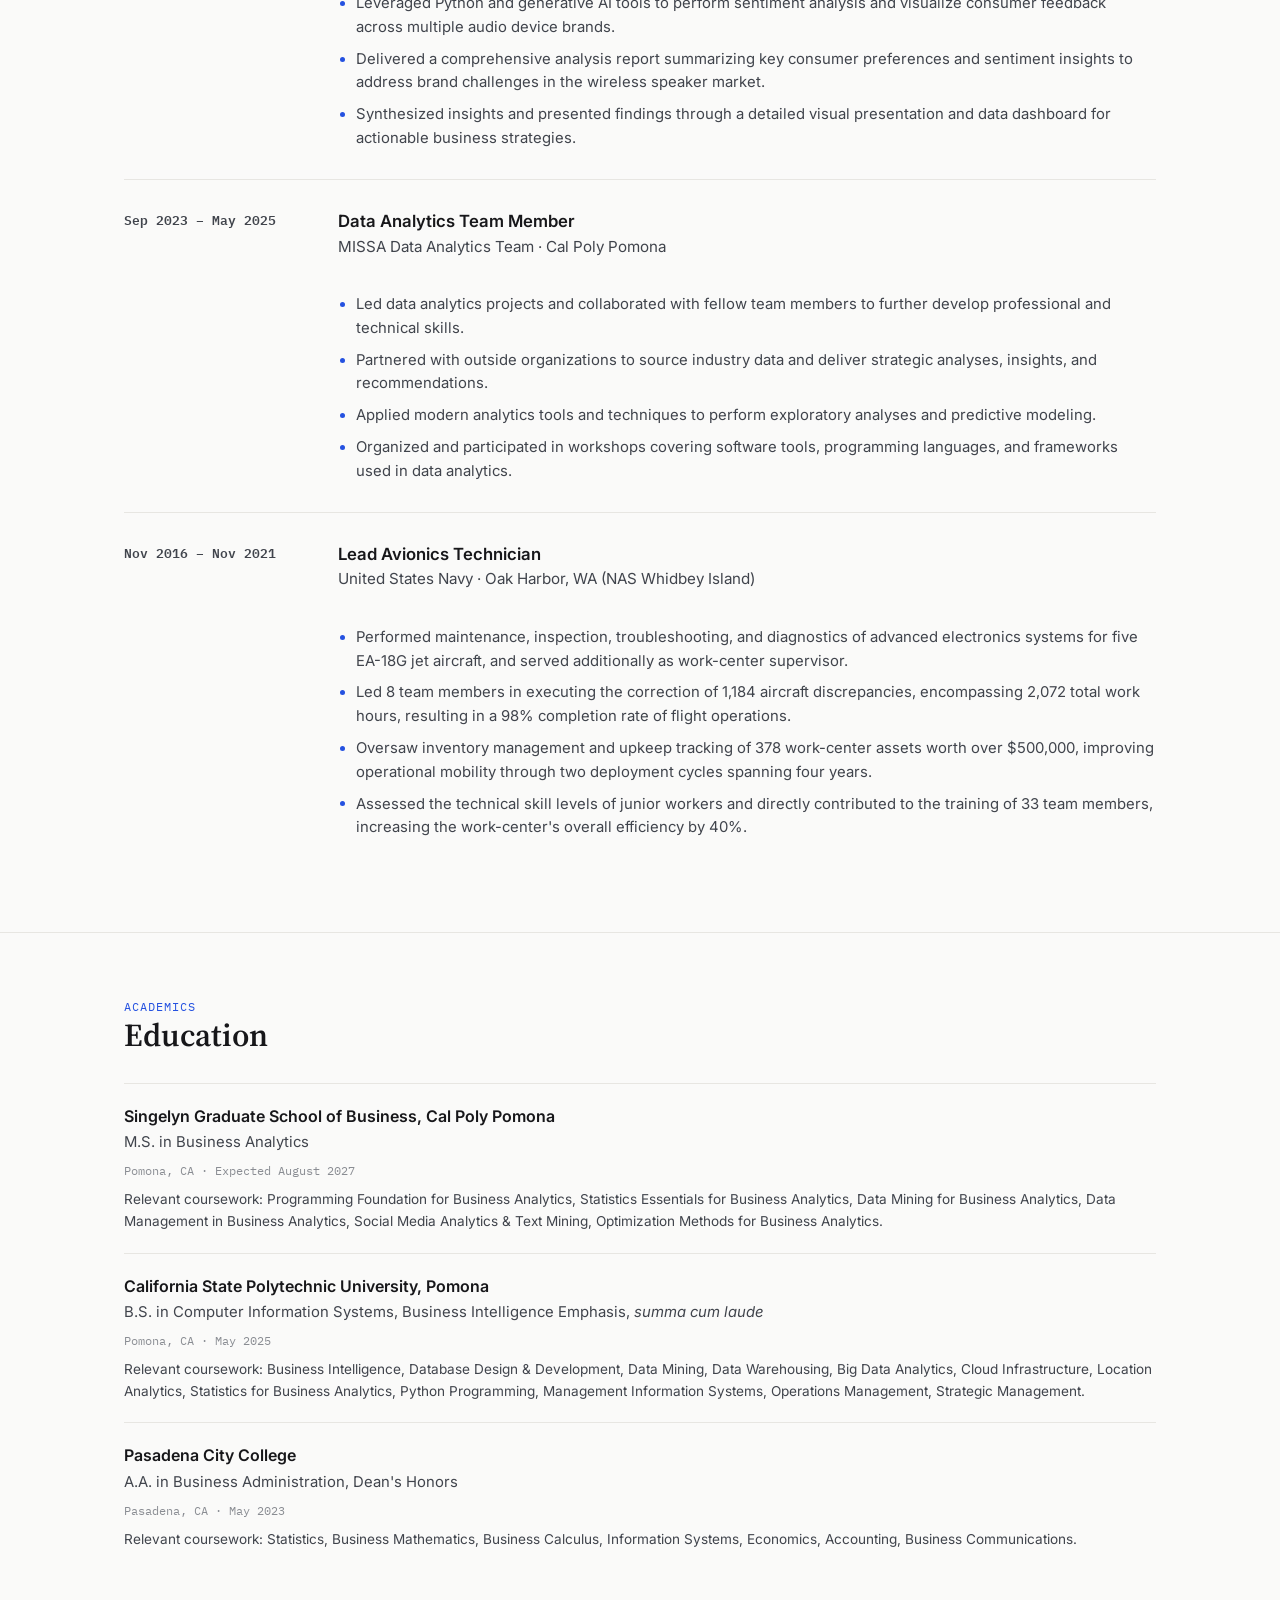
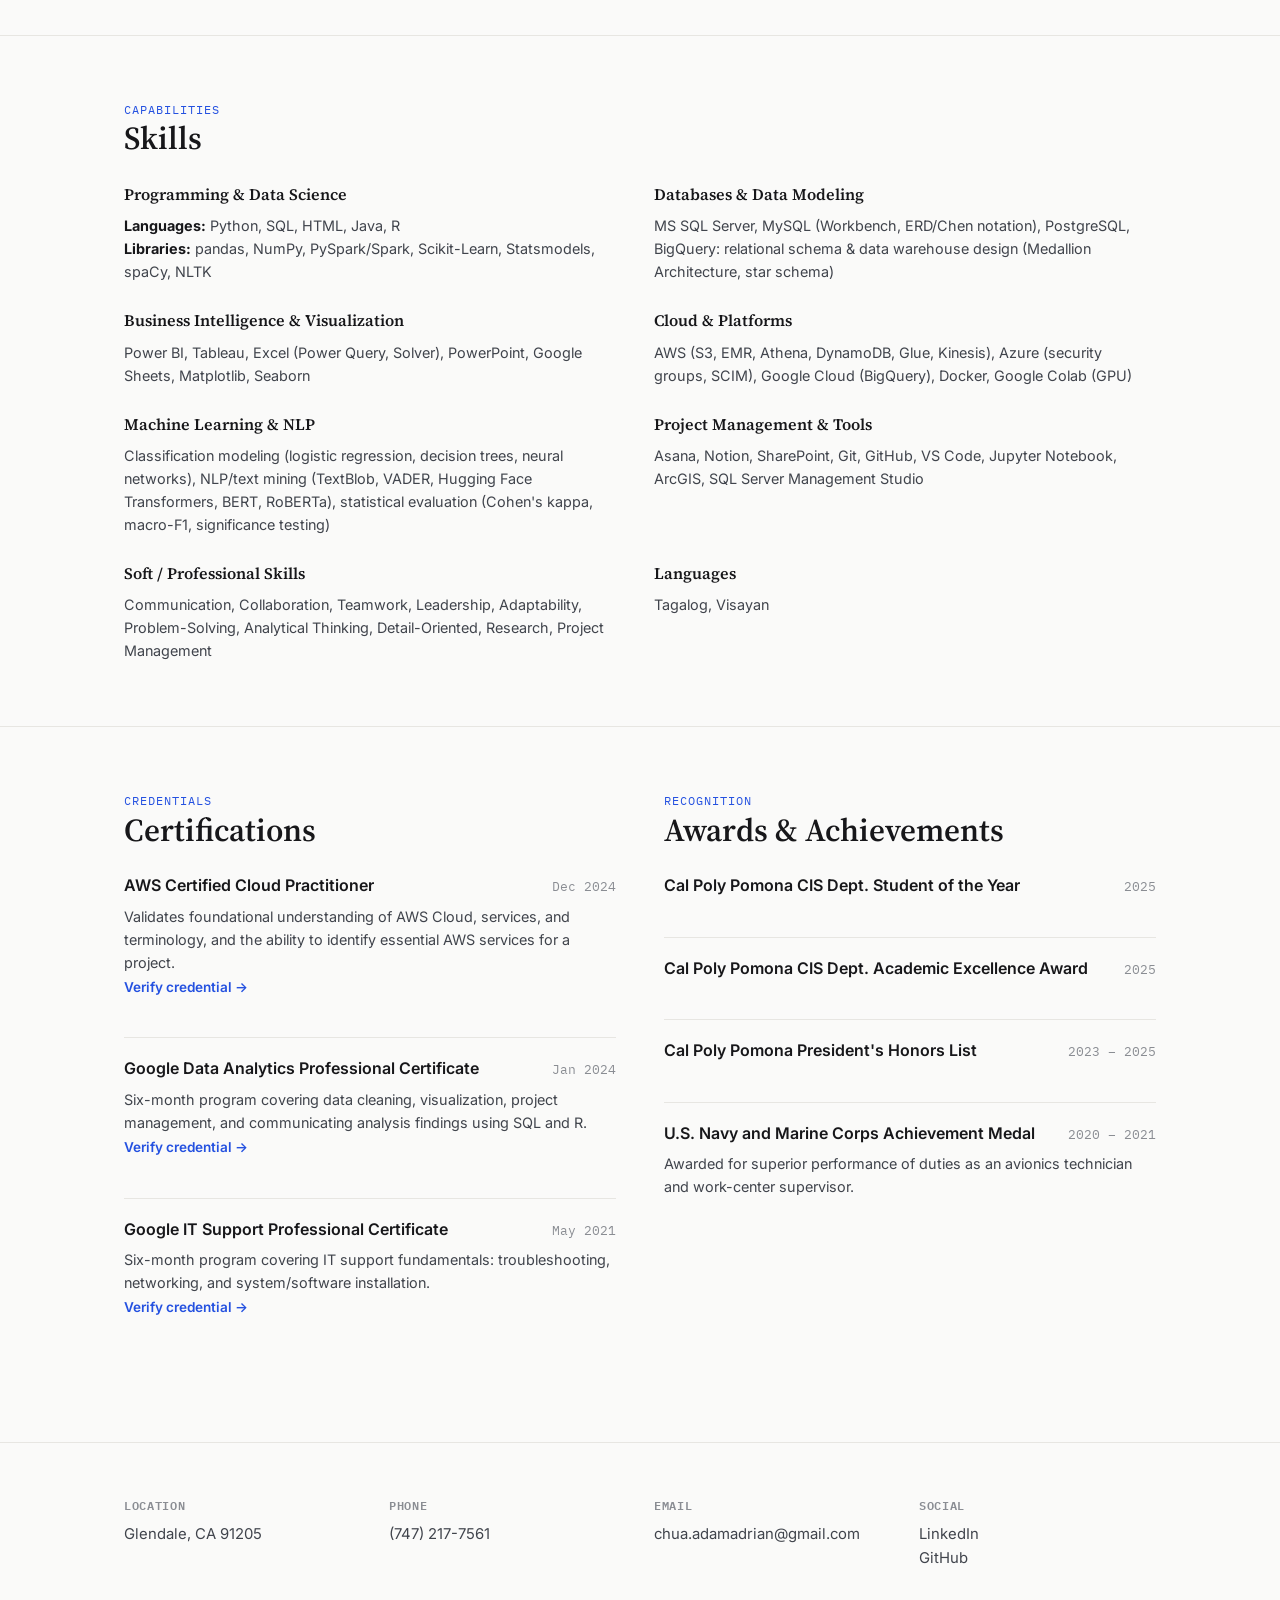
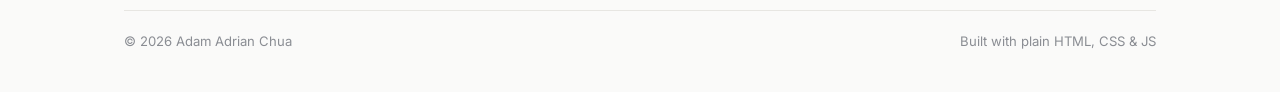
==== commit 8fa6ab57: "Darken body copy and make experience dates more legible - Darkened the shared --text-muted token, wh" ====
--- a/about.html
+++ b/about.html
@@ -8,7 +8,7 @@
 	<link rel="icon" href="data:image/svg+xml,%3Csvg xmlns='http://www.w3.org/2000/svg' viewBox='0 0 100 100'%3E%3Crect width='100' height='100' rx='20' fill='%232451e0'/%3E%3Ctext x='50' y='67' font-size='44' font-family='sans-serif' fill='white' text-anchor='middle'%3EAC%3C/text%3E%3C/svg%3E" />
 	<link rel="preconnect" href="https://fonts.googleapis.com" />
 	<link rel="preconnect" href="https://fonts.gstatic.com" crossorigin />
-	<link href="https://fonts.googleapis.com/css2?family=Source+Serif+4:wght@500;600;700&family=Inter:wght@400;500;600;700&family=IBM+Plex+Mono:wght@500&display=swap" rel="stylesheet" />
+	<link href="https://fonts.googleapis.com/css2?family=Source+Serif+4:wght@500;600;700&family=Inter:wght@400;500;600;700&family=IBM+Plex+Mono:wght@500;600&display=swap" rel="stylesheet" />
 	<link rel="stylesheet" href="assets/css/style.css" />
 </head>
 <body>
--- a/assets/css/style.css
+++ b/assets/css/style.css
@@ -8,7 +8,7 @@
   --surface: #ffffff;
   --surface-alt: #f3f2ee;
   --text: #17171a;
-  --text-muted: #5b5f66;
+  --text-muted: #40444c;
   --text-faint: #8a8d93;
   --border: #e7e6e2;
   --accent: #2451e0;
@@ -436,7 +436,8 @@
 .timeline-date {
   font-family: var(--font-mono);
   font-size: 0.8rem;
-  color: var(--text-faint);
+  font-weight: 600;
+  color: var(--text-muted);
   white-space: nowrap;
 }
 .timeline-item ul {
